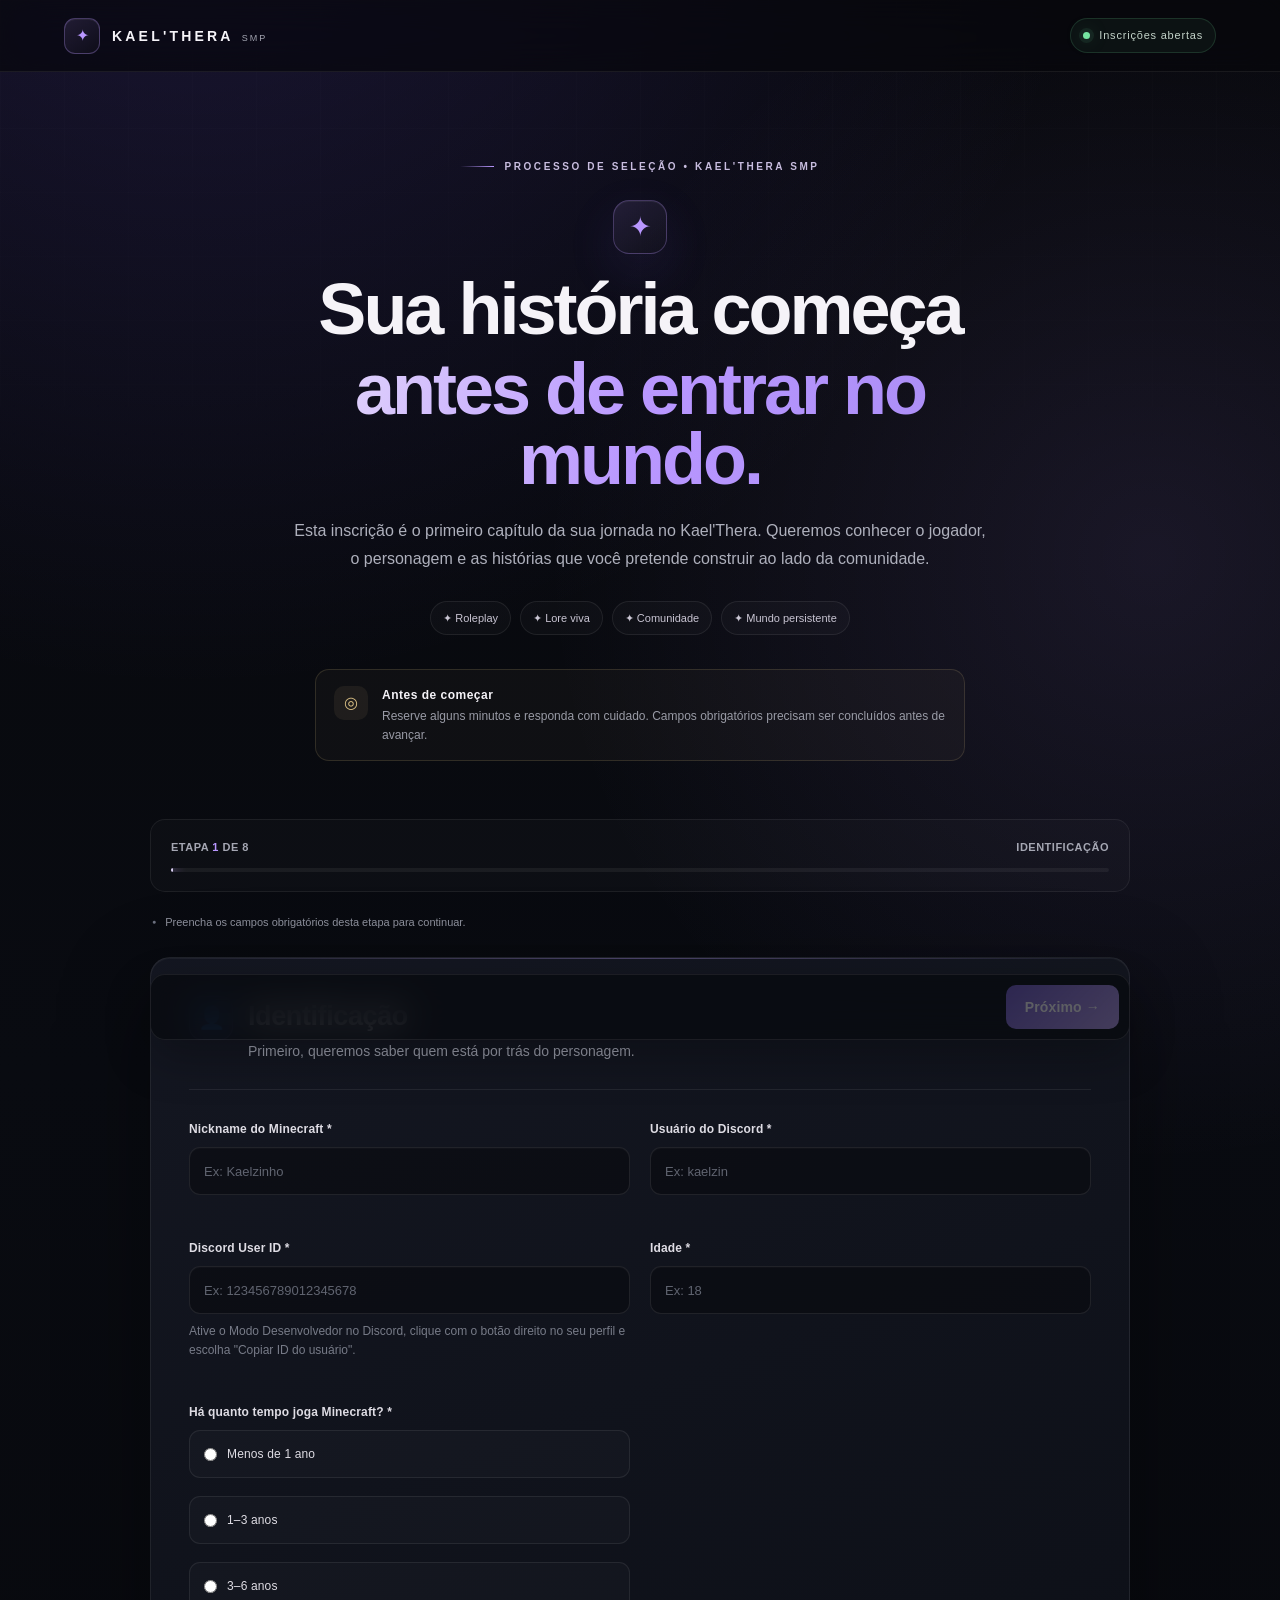
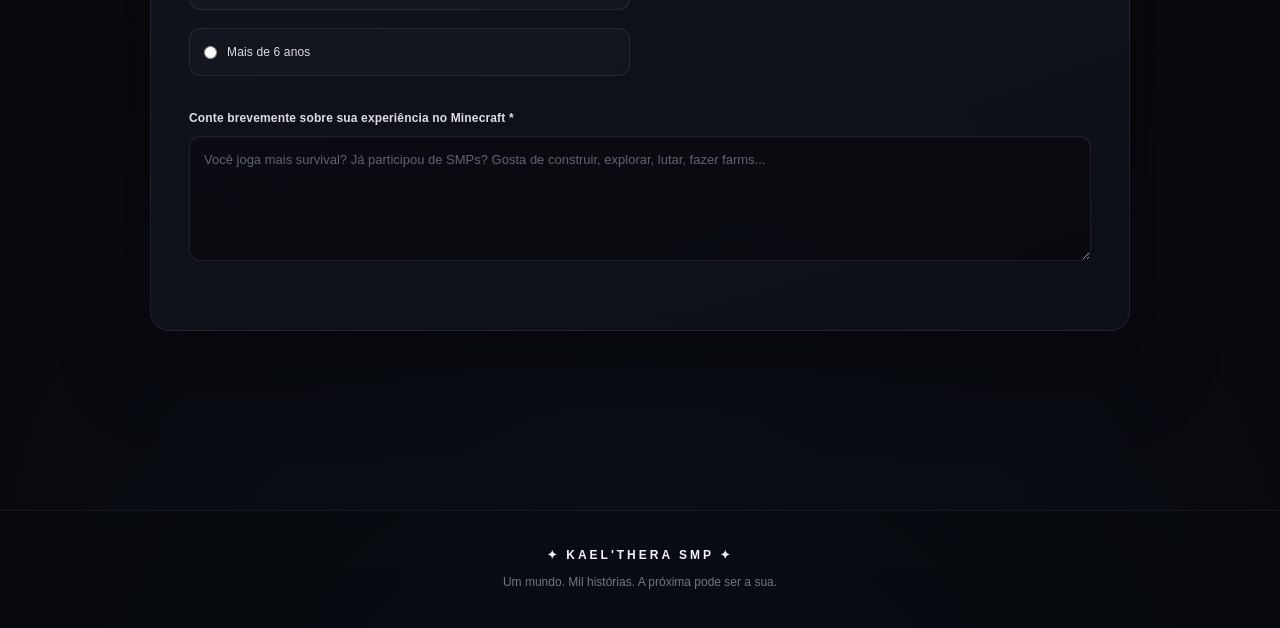
==== index.html @ ee4f6448 "Add files via upload Initial KaelThera site" ====
<!DOCTYPE html>
<html lang="pt-BR">
<head>
    <meta charset="UTF-8">
    <meta name="viewport" content="width=device-width, initial-scale=1.0">

    <title>Kael'Thera SMP — Inscrição de Player</title>

    <link rel="stylesheet" href="style.css">
</head>

<body id="top">

<div class="background"></div>

<header class="site-header">
    <a class="brand" href="#top" aria-label="Kael'Thera SMP">
        <span class="brand-mark">✦</span>
        <span class="brand-copy">
            <strong>KAEL'THERA</strong>
            <small>SMP</small>
        </span>
    </a>

    <div class="header-meta">
        <span class="live-dot"></span>
        Inscrições abertas
    </div>
</header>


<main class="container">

    <!-- CABEÇALHO -->

    <section class="intro">
        <div class="hero-kicker">
            <span></span>
            PROCESSO DE SELEÇÃO • KAEL'THERA SMP
        </div>

        <div class="symbol" aria-hidden="true">✦</div>

        <h1>
            Sua história começa
            <span>antes de entrar no mundo.</span>
        </h1>

        <p class="hero-description">
            Esta inscrição é o primeiro capítulo da sua jornada no Kael'Thera.
            Queremos conhecer o jogador, o personagem e as histórias que você
            pretende construir ao lado da comunidade.
        </p>

        <div class="hero-badges" aria-label="Características do servidor">
            <span>✦ Roleplay</span>
            <span>✦ Lore viva</span>
            <span>✦ Comunidade</span>
            <span>✦ Mundo persistente</span>
        </div>

        <div class="hero-note">
            <div class="hero-note-icon">◎</div>
            <div>
                <strong>Antes de começar</strong>
                <p>
                    Reserve alguns minutos e responda com cuidado.
                    Campos obrigatórios precisam ser concluídos antes de avançar.
                </p>
            </div>
        </div>
    </section>


    <!-- PROGRESSO -->

    <section class="progress-container">

        <div class="progress-info">

            <span>
                Etapa <strong id="stepNumber">1</strong> de 8
            </span>

            <span id="stepTitle">
                Identificação
            </span>

        </div>

        <div class="progress-bar">

            <div
                class="progress-fill"
                id="progressFill">
            </div>

        </div>

    </section>

    <div class="form-guidance" id="formGuidance" role="status" aria-live="polite">
        <span class="guidance-icon">●</span>
        <span>Preencha os campos obrigatórios desta etapa para continuar.</span>
    </div>


    <!-- FORMULÁRIO -->

    <form id="playerForm">

    <!-- Honeypot anti-spam -->
	
    <div class="hidden" aria-hidden="true">
    <label for="website">Website</label>
    <input
        type="text"
        id="website"
        name="website"
        tabindex="-1"
        autocomplete="off"
    >
</div>

        <!-- ========================================= -->
        <!-- ETAPA 1 -->
        <!-- ========================================= -->

        <section class="form-step active" data-step="1">

            <div class="step-header">

                <span class="step-icon">👤</span>

                <div>
                    <h2>Identificação</h2>
                    <p>Primeiro, queremos saber quem está por trás do personagem.</p>
                </div>

            </div>


            <div class="grid">

                <div class="field">

                    <label for="nickname">
                        Nickname do Minecraft *
                    </label>

                    <input
                        type="text"
                        id="nickname"
                        name="nickname"
                        placeholder="Ex: Kaelzinho"
                        required>

                </div>


                <div class="field">

                    <label for="discord">
                        Usuário do Discord *
                    </label>

                    <input
                        type="text"
                        id="discord"
                        name="discord"
                        placeholder="Ex: kaelzin"
                        required>

                </div>


                <div class="field">

                    <label for="discordUserId">
                        Discord User ID *
                    </label>

                    <input
                        type="text"
                        id="discordUserId"
                        name="discordUserId"
                        inputmode="numeric"
                        pattern="[0-9]{17,20}"
                        placeholder="Ex: 123456789012345678"
                        minlength="17"
                        maxlength="20"
                        required>

                    <small>
                        Ative o Modo Desenvolvedor no Discord, clique com o botão direito no seu perfil e escolha "Copiar ID do usuário".
                    </small>

                </div>


                <div class="field">

                    <label for="age">
                        Idade *
                    </label>

                    <input
                        type="number"
                        id="age"
                        name="age"
                        min="13"
                        max="100"
                        placeholder="Ex: 18"
                        required>

                </div>


                <div class="field">

                    <label>
                        Há quanto tempo joga Minecraft? *
                    </label>

                    <div class="radio-group">

                        <label class="option">
                            <input type="radio" name="minecraftTime" value="menos1" required>
                            Menos de 1 ano
                        </label>

                        <label class="option">
                            <input type="radio" name="minecraftTime" value="1a3">
                            1–3 anos
                        </label>

                        <label class="option">
                            <input type="radio" name="minecraftTime" value="3a6">
                            3–6 anos
                        </label>

                        <label class="option">
                            <input type="radio" name="minecraftTime" value="6mais">
                            Mais de 6 anos
                        </label>

                    </div>

                </div>

            </div>


            <div class="field">

                <label for="minecraftExperience">
                    Conte brevemente sobre sua experiência no Minecraft *
                </label>

                <textarea
                    id="minecraftExperience"
                    name="minecraftExperience"
                    placeholder="Você joga mais survival? Já participou de SMPs? Gosta de construir, explorar, lutar, fazer farms..."
                    required></textarea>

            </div>

        </section>



        <!-- ========================================= -->
        <!-- ETAPA 2 -->
        <!-- ========================================= -->

        <section class="form-step" data-step="2">

            <div class="step-header">

                <span class="step-icon">🎮</span>

                <div>
                    <h2>Perfil de jogador</h2>
                    <p>Queremos entender como você costuma jogar.</p>
                </div>

            </div>


            <div class="field">

                <label>
                    O que você mais gosta de fazer no Minecraft? *
                </label>

                <div class="checkbox-grid">

                    <label class="option">
                        <input type="checkbox" name="playStyle" value="construção">
                        🏗️ Construção
                    </label>

                    <label class="option">
                        <input type="checkbox" name="playStyle" value="exploração">
                        🧭 Exploração
                    </label>

                    <label class="option">
                        <input type="checkbox" name="playStyle" value="redstone">
                        ⚙️ Redstone
                    </label>

                    <label class="option">
                        <input type="checkbox" name="playStyle" value="farms">
                        🌾 Farms
                    </label>

                    <label class="option">
                        <input type="checkbox" name="playStyle" value="pvp">
                        ⚔️ PvP
                    </label>

                    <label class="option">
                        <input type="checkbox" name="playStyle" value="roleplay">
                        🎭 Roleplay
                    </label>

                    <label class="option">
                        <input type="checkbox" name="playStyle" value="aventura">
                        🗺️ Aventuras
                    </label>

                    <label class="option">
                        <input type="checkbox" name="playStyle" value="social">
                        🤝 Socialização
                    </label>

                </div>

                <small>Selecione pelo menos uma opção.</small>

            </div>


            <div class="grid">

                <div class="field">

                    <label>
                        Como você avalia sua construção? *
                    </label>

                    <div class="radio-group">

                        <label class="option">
                            <input type="radio" name="buildLevel" value="iniciante" required>
                            Iniciante
                        </label>

                        <label class="option">
                            <input type="radio" name="buildLevel" value="intermediario">
                            Intermediário
                        </label>

                        <label class="option">
                            <input type="radio" name="buildLevel" value="avançado">
                            Avançado
                        </label>

                        <label class="option">
                            <input type="radio" name="buildLevel" value="expert">
                            Muito avançado
                        </label>

                    </div>

                </div>


                <div class="field">

                    <label>
                        Como você avalia seu PvP? *
                    </label>

                    <div class="radio-group">

                        <label class="option">
                            <input type="radio" name="combatLevel" value="iniciante" required>
                            Iniciante
                        </label>

                        <label class="option">
                            <input type="radio" name="combatLevel" value="intermediario">
                            Intermediário
                        </label>

                        <label class="option">
                            <input type="radio" name="combatLevel" value="avançado">
                            Avançado
                        </label>

                        <label class="option">
                            <input type="radio" name="combatLevel" value="não-interessa">
                            Não é meu foco
                        </label>

                    </div>

                </div>

            </div>


            <div class="field">

                <label for="differentExperience">
                    O que você gostaria de fazer neste SMP que nunca conseguiu fazer em outro? *
                </label>

                <textarea
                    id="differentExperience"
                    name="differentExperience"
                    placeholder="Pode ser uma construção, história, personagem, evento, projeto..."
                    required></textarea>

            </div>

        </section>



        <!-- ========================================= -->
        <!-- ETAPA 3 -->
        <!-- ========================================= -->

        <section class="form-step" data-step="3">

            <div class="step-header">

                <span class="step-icon">🏰</span>

                <div>
                    <h2>Seu papel no mundo</h2>
                    <p>Kael'Thera é um mundo vivo. O que você pretende fazer nele?</p>
                </div>

            </div>


            <div class="field">

                <label>
                    Qual seria seu principal papel no SMP? *
                </label>

                <div class="radio-group">

                    <label class="option">
                        <input type="radio" name="smpRole" value="construtor" required>
                        🏗️ Construtor
                    </label>

                    <label class="option">
                        <input type="radio" name="smpRole" value="explorador">
                        🧭 Explorador
                    </label>

                    <label class="option">
                        <input type="radio" name="smpRole" value="comerciante">
                        💰 Comerciante
                    </label>

                    <label class="option">
                        <input type="radio" name="smpRole" value="guerreiro">
                        ⚔️ Guerreiro
                    </label>

                    <label class="option">
                        <input type="radio" name="smpRole" value="politico">
                        👑 Líder / Político
                    </label>

                    <label class="option">
                        <input type="radio" name="smpRole" value="lore">
                        📖 Focado em Lore
                    </label>

                    <label class="option">
                        <input type="radio" name="smpRole" value="outro">
                        ✦ Outro
                    </label>

                </div>

            </div>


            <div class="field">

                <label>
                    Você pretende construir uma base própria? *
                </label>

                <div class="radio-group">

                    <label class="option">
                        <input type="radio" name="ownBase" value="sim" required>
                        Sim
                    </label>

                    <label class="option">
                        <input type="radio" name="ownBase" value="talvez">
                        Talvez
                    </label>

                    <label class="option">
                        <input type="radio" name="ownBase" value="nao">
                        Não
                    </label>

                </div>

            </div>


            <div class="field">

                <label for="baseDescription">
                    Que tipo de lugar você gostaria de construir?
                </label>

                <textarea
                    id="baseDescription"
                    name="baseDescription"
                    placeholder="Cidade, vila, castelo, templo, floresta, laboratório, esconderijo..."></textarea>

            </div>


            <div class="field">

                <label for="communityProject">
                    Existe algum grande projeto que gostaria de fazer com outros players?
                </label>

                <textarea
                    id="communityProject"
                    name="communityProject"
                    placeholder="Ex: construir uma cidade, criar uma guilda, fazer uma estrada entre regiões..."></textarea>

            </div>

        </section>



        <!-- ========================================= -->
        <!-- ETAPA 4 -->
        <!-- ========================================= -->

        <section class="form-step" data-step="4">

            <div class="step-header">

                <span class="step-icon">🎭</span>

                <div>
                    <h2>Seu personagem</h2>
                    <p>Agora começa a parte de Roleplay.</p>
                </div>

            </div>


            <div class="grid">

                <div class="field">

                    <label for="characterName">
                        Nome do personagem *
                    </label>

                    <input
                        type="text"
                        id="characterName"
                        name="characterName"
                        placeholder="Ex: Kael Tharion"
                        required>

                </div>


                <div class="field">

                    <label for="characterRace">
                        Raça / espécie *
                    </label>

                    <input
                        type="text"
                        id="characterRace"
                        name="characterRace"
                        placeholder="Humano, elfo, criatura, etc."
                        required>

                </div>


                <div class="field">

                    <label for="characterAge">
                        Idade do personagem *
                    </label>

                    <input
                        type="text"
                        id="characterAge"
                        name="characterAge"
                        placeholder="Ex: 24 anos"
                        required>

                </div>


                <div class="field">

                    <label for="profession">
                        Profissão / ocupação *
                    </label>

                    <input
                        type="text"
                        id="profession"
                        name="profession"
                        placeholder="Ferreiro, mago, mercador..."
                        required>

                </div>

            </div>


            <div class="field">

                <label for="personality">
                    Como é a personalidade do personagem? *
                </label>

                <textarea
                    id="personality"
                    name="personality"
                    placeholder="Como ele trata outras pessoas? É desconfiado? Extrovertido? Calmo? Ambicioso?"
                    required></textarea>

            </div>


            <div class="grid">

                <div class="field">

                    <label for="characterGoal">
                        Qual é o principal objetivo dele? *
                    </label>

                    <textarea
                        id="characterGoal"
                        name="characterGoal"
                        required></textarea>

                </div>


                <div class="field">

                    <label for="characterFear">
                        Qual é o maior medo dele? *
                    </label>

                    <textarea
                        id="characterFear"
                        name="characterFear"
                        required></textarea>

                </div>

            </div>


            <div class="field">

                <label for="characterConflict">
                    Existe algum conflito pessoal importante?
                </label>

                <textarea
                    id="characterConflict"
                    name="characterConflict"
                    placeholder="Uma rivalidade, dívida, trauma, segredo, objetivo impossível..."></textarea>

            </div>

        </section>



        <!-- ========================================= -->
        <!-- ETAPA 5 -->
        <!-- ========================================= -->

        <section class="form-step" data-step="5">

            <div class="step-header">

                <span class="step-icon">📜</span>

                <div>
                    <h2>História</h2>
                    <p>Conte de onde seu personagem veio.</p>
                </div>

            </div>


            <div class="field">

                <label for="backstory">
                    História do personagem *
                </label>

                <textarea
                    id="backstory"
                    name="backstory"
                    class="large-textarea"
                    placeholder="Conte a história dele: onde nasceu, como cresceu, o que aconteceu antes de chegar a Kael'Thera..."
                    required></textarea>

            </div>


            <div class="field">

                <label for="importantEvent">
                    Qual foi o acontecimento mais importante da vida dele? *
                </label>

                <textarea
                    id="importantEvent"
                    name="importantEvent"
                    placeholder="Uma guerra, perda, descoberta, encontro, traição..."
                    required></textarea>

            </div>


            <div class="field">

                <label>
                    Você permite que a administração utilize elementos da sua história em eventos/lore? *
                </label>

                <div class="radio-group">

                    <label class="option">
                        <input type="radio" name="lorePermission" value="sim" required>
                        Sim, podem utilizar livremente
                    </label>

                    <label class="option">
                        <input type="radio" name="lorePermission" value="consultar">
                        Sim, mas quero ser consultado
                    </label>

                    <label class="option">
                        <input type="radio" name="lorePermission" value="nao">
                        Não
                    </label>

                </div>

            </div>

        </section>



        <!-- ========================================= -->
        <!-- ETAPA 6 -->
        <!-- ========================================= -->

        <section class="form-step" data-step="6">

            <div class="step-header">

                <span class="step-icon">✨</span>

                <div>
                    <h2>Poderes e habilidades</h2>
                    <p>Seu personagem possui algo além das capacidades normais?</p>
                </div>

            </div>


            <div class="field">

                <label>
                    Seu personagem possui poderes ou habilidades especiais? *
                </label>

                <div class="radio-group">

                    <label class="option">

                        <input
                            type="radio"
                            name="hasPowers"
                            value="sim"
                            required>

                        Sim

                    </label>


                    <label class="option">

                        <input
                            type="radio"
                            name="hasPowers"
                            value="nao">

                        Não

                    </label>

                </div>

            </div>


            <div id="powersFields" class="conditional hidden">

                <div class="field">

                    <label for="powers">
                        Quais são os poderes? *
                    </label>

                    <textarea
                        id="powers"
                        name="powers"
                        placeholder="Descreva os poderes do personagem."></textarea>

                </div>


                <div class="field">

                    <label for="powerOrigin">
                        De onde vêm esses poderes? *
                    </label>

                    <textarea
                        id="powerOrigin"
                        name="powerOrigin"
                        placeholder="Magia, linhagem, artefato, entidade, treinamento..."></textarea>

                </div>


                <div class="field">

                    <label for="powerLimitations">
                        Quais são as limitações e fraquezas? *
                    </label>

                    <textarea
                        id="powerLimitations"
                        name="powerLimitations"
                        placeholder="Todo poder precisa possuir limitações."></textarea>

                </div>

            </div>


            <div class="field">

                <label for="balancePermission">
                    Como você se sente sobre a administração ajustar poderes para manter o equilíbrio?
                </label>

                <textarea
                    id="balancePermission"
                    name="balancePermission"
                    placeholder="Explique se está aberto a ajustes de balanceamento."></textarea>

            </div>

        </section>



        <!-- ========================================= -->
        <!-- ETAPA 7 -->
        <!-- ========================================= -->

        <section class="form-step" data-step="7">

            <div class="step-header">

                <span class="step-icon">🤝</span>

                <div>
                    <h2>RP e convivência</h2>
                    <p>Um SMP precisa funcionar como comunidade.</p>
                </div>

            </div>


            <div class="field">

                <label for="loreConflict">
                    Você estaria disposto a participar de conflitos de lore? *
                </label>

                <textarea
                    id="loreConflict"
                    name="loreConflict"
                    placeholder="Ex: guerras, rivalidades, traições, disputas políticas..."
                    required></textarea>

            </div>


            <div class="field">

                <label>
                    Você consegue separar personagem de jogador (IC/OOC)? *
                </label>

                <div class="radio-group">

                    <label class="option">

                        <input
                            type="radio"
                            name="separateConflict"
                            value="sim"
                            required>

                        Sim

                    </label>


                    <label class="option">

                        <input
                            type="radio"
                            name="separateConflict"
                            value="nao">

                        Tenho dificuldade

                    </label>

                </div>

            </div>


            <div class="field">

                <label for="secretObjectives">
                    Seu personagem possui algum objetivo secreto?
                </label>

                <textarea
                    id="secretObjectives"
                    name="secretObjectives"
                    placeholder="Pode deixar em branco caso não queira revelar."></textarea>

            </div>


            <div class="field">

                <label for="rpLimits">
                    Existe algum tipo de RP que você prefere evitar?
                </label>

                <textarea
                    id="rpLimits"
                    name="rpLimits"
                    placeholder="Use este espaço para informar limites importantes para sua experiência no servidor."></textarea>

            </div>


            <div class="field">

                <label for="whyJoin">
                    Por que você quer entrar no Kael'Thera SMP? *
                </label>

                <textarea
                    id="whyJoin"
                    name="whyJoin"
                    placeholder="Queremos conhecer sua motivação de verdade."
                    required></textarea>

            </div>


            <div class="field">

                <label for="contribution">
                    O que você acredita que pode acrescentar ao SMP? *
                </label>

                <textarea
                    id="contribution"
                    name="contribution"
                    placeholder="Construções, histórias, eventos, ideias, comunidade..."
                    required></textarea>

            </div>

        </section>



        <!-- ========================================= -->
        <!-- ETAPA 8 -->
        <!-- ========================================= -->

        <section class="form-step" data-step="8">

            <div class="step-header">

                <span class="step-icon">📋</span>

                <div>
                    <h2>Revisão</h2>
                    <p>Confira suas respostas antes de enviar.</p>
                </div>

            </div>


            <div id="reviewContainer" class="review-container">

                <!-- JavaScript preencherá aqui -->

            </div>


            <div class="confirmation">

                <label class="confirm-option">

                    <input
                        type="checkbox"
                        id="confirmRules"
                        name="confirmRules"
                        required>

                    <span>
                        Confirmo que as informações fornecidas são verdadeiras
                        e que estou ciente de que minha inscrição será analisada
                        pela equipe do Kael'Thera SMP.
                    </span>

                </label>

            </div>

        </section>



        <!-- ========================================= -->
        <!-- NAVEGAÇÃO -->
        <!-- ========================================= -->

        <div class="navigation">

            <button
                type="button"
                id="prevButton"
                class="button secondary">

                ← Voltar

            </button>


            <button
                type="button"
                id="nextButton"
                class="button primary">

                Próximo →

            </button>


            <button
                type="submit"
                id="submitButton"
                class="button submit hidden">

                ✦ Enviar inscrição

            </button>

        </div>

    </form>



    <!-- ========================================= -->
    <!-- SUCESSO -->
    <!-- ========================================= -->

    <section
        id="successScreen"
        class="success-screen hidden">

        <div class="success-symbol">
            ✦
        </div>

        <h2>Inscrição enviada!</h2>

        <p>
            Sua inscrição para o Kael'Thera SMP foi registrada.
            Agora ela será analisada pela equipe.
        </p>

        <div class="application-id">

            <span>ID da inscrição</span>

            <strong id="applicationId">
                KT-000000
            </strong>

        </div>

        <p class="success-small">
            Guarde este ID para consultar sua inscrição futuramente.
        </p>

    </section>

</main>


<footer>

    <p>
        ✦ KAEL'THERA SMP ✦
    </p>

    <span>
        Um mundo. Mil histórias. A próxima pode ser a sua.
    </span>

</footer>


<script src="script.js"></script>

</body>
</html>
---- style.css ----
* {
    box-sizing: border-box;
    margin: 0;
    padding: 0;
}

:root {

    --background: #08090d;
    --background2: #10131a;

    --panel: rgba(18, 21, 29, 0.94);

    --border: rgba(255, 255, 255, 0.09);

    --text: #eeeeee;
    --muted: #9ca3af;

    --accent: #b58cff;
    --accent2: #7c5cff;

    --success: #72e6a1;

}


body {

    min-height: 100vh;

    background:
        radial-gradient(
            circle at 20% 10%,
            rgba(125, 75, 190, 0.16),
            transparent 35%
        ),

        radial-gradient(
            circle at 80% 90%,
            rgba(50, 110, 180, 0.12),
            transparent 35%
        ),

        var(--background);

    color: var(--text);

    font-family:
        Arial,
        Helvetica,
        sans-serif;

    line-height: 1.5;

}


.background {

    position: fixed;

    inset: 0;

    pointer-events: none;

    opacity: 0.15;

    background-image:

        linear-gradient(
            rgba(255,255,255,0.03) 1px,
            transparent 1px
        ),

        linear-gradient(
            90deg,
            rgba(255,255,255,0.03) 1px,
            transparent 1px
        );

    background-size: 50px 50px;

}


.site-header {

    height: 75px;

    display: flex;

    align-items: center;

    justify-content: space-between;

    padding: 0 7%;

    border-bottom: 1px solid var(--border);

    background: rgba(8, 9, 13, 0.82);

    backdrop-filter: blur(12px);

}


.logo {

    font-weight: 800;

    letter-spacing: 3px;

    font-size: 19px;

}


.logo span {

    color: var(--accent);

    margin-right: 8px;

}


.header-subtitle {

    color: var(--muted);

    font-size: 11px;

    letter-spacing: 3px;

}


.container {

    width: min(950px, 92%);

    margin: 0 auto;

    padding: 60px 0 80px;

}


.intro {

    text-align: center;

    margin-bottom: 45px;

}


.symbol {

    font-size: 42px;

    color: var(--accent);

    margin-bottom: 10px;

}


.intro h1 {

    font-size: clamp(30px, 5vw, 48px);

    margin-bottom: 15px;

}


.intro p {

    max-width: 650px;

    margin: auto;

    color: var(--muted);

    font-size: 15px;

}


/* PROGRESS */

.progress-container {

    margin-bottom: 30px;

}


.progress-info {

    display: flex;

    justify-content: space-between;

    color: var(--muted);

    font-size: 13px;

    margin-bottom: 10px;

}


.progress-info strong {

    color: var(--text);

}


.progress-bar {

    height: 5px;

    border-radius: 10px;

    background: rgba(255,255,255,0.08);

    overflow: hidden;

}


.progress-fill {

    width: 12.5%;

    height: 100%;

    background:

        linear-gradient(
            90deg,
            var(--accent2),
            var(--accent)
        );

    transition: width 0.35s ease;

}


/* FORM */

.form-step {

    display: none;

    background: var(--panel);

    border: 1px solid var(--border);

    border-radius: 18px;

    padding: 35px;

    box-shadow:
        0 20px 60px rgba(0,0,0,0.25);

}


.form-step.active {

    display: block;

    animation: fadeIn 0.3s ease;

}


@keyframes fadeIn {

    from {

        opacity: 0;

        transform: translateY(8px);

    }

    to {

        opacity: 1;

        transform: translateY(0);

    }

}


.step-header {

    display: flex;

    gap: 18px;

    align-items: flex-start;

    padding-bottom: 25px;

    margin-bottom: 30px;

    border-bottom: 1px solid var(--border);

}


.step-icon {

    font-size: 30px;

}


.step-header h2 {

    margin-bottom: 5px;

    font-size: 25px;

}


.step-header p {

    color: var(--muted);

    font-size: 14px;

}


/* GRID */

.grid {

    display: grid;

    grid-template-columns: repeat(2, 1fr);

    gap: 20px;

}


/* FIELDS */

.field {

    margin-bottom: 23px;

}


.field label {

    display: block;

    margin-bottom: 9px;

    font-size: 14px;

    font-weight: 600;

}


input[type="text"],
input[type="number"],
textarea {

    width: 100%;

    border: 1px solid var(--border);

    border-radius: 10px;

    padding: 13px 14px;

    background: rgba(255,255,255,0.035);

    color: var(--text);

    outline: none;

    font-family: inherit;

    font-size: 14px;

    transition: 0.2s;

}


input[type="text"]:focus,
input[type="number"]:focus,
textarea:focus {

    border-color: var(--accent);

    background: rgba(255,255,255,0.05);

    box-shadow:
        0 0 0 3px rgba(181,140,255,0.08);

}


textarea {

    min-height: 120px;

    resize: vertical;

}


.large-textarea {

    min-height: 220px;

}


input::placeholder,
textarea::placeholder {

    color: #686d78;

}


small {

    display: block;

    margin-top: 8px;

    color: var(--muted);

    font-size: 12px;

}


/* OPTIONS */

.radio-group,
.checkbox-grid {

    display: grid;

    gap: 10px;

}


.checkbox-grid {

    grid-template-columns: repeat(2, 1fr);

}


.option {

    display: flex !important;

    align-items: center;

    gap: 10px;

    padding: 13px;

    border-radius: 10px;

    border: 1px solid var(--border);

    background: rgba(255,255,255,0.025);

    cursor: pointer;

    transition: 0.2s;

    font-weight: 400 !important;

}


.option:hover {

    border-color: rgba(181,140,255,0.35);

    background: rgba(181,140,255,0.06);

}


.option input {

    accent-color: var(--accent);

}


/* CONDITIONAL */

.conditional {

    padding: 20px;

    margin-bottom: 25px;

    border: 1px solid rgba(181,140,255,0.18);

    border-radius: 12px;

    background: rgba(181,140,255,0.035);

}


/* REVIEW */

.review-container {

    display: grid;

    gap: 12px;

    margin-bottom: 25px;

}


.review-item {

    padding: 16px;

    border: 1px solid var(--border);

    border-radius: 10px;

    background: rgba(255,255,255,0.025);

}


.review-label {

    color: var(--accent);

    font-size: 12px;

    font-weight: 700;

    text-transform: uppercase;

    letter-spacing: 1px;

    margin-bottom: 5px;

}


.review-value {

    white-space: pre-wrap;

    color: var(--text);

    font-size: 14px;

}


/* CONFIRM */

.confirmation {

    padding: 18px;

    border-radius: 12px;

    background: rgba(114,230,161,0.05);

    border: 1px solid rgba(114,230,161,0.15);

}


.confirm-option {

    display: flex !important;

    align-items: flex-start;

    gap: 12px;

    cursor: pointer;

    font-weight: 400 !important;

}


.confirm-option input {

    margin-top: 4px;

    accent-color: var(--accent);

}


/* NAVIGATION */

.navigation {

    display: flex;

    justify-content: space-between;

    gap: 15px;

    margin-top: 20px;

}


.button {

    border: none;

    border-radius: 10px;

    padding: 13px 22px;

    font-size: 14px;

    font-weight: 700;

    cursor: pointer;

    transition: 0.2s;

}


.button:hover {

    transform: translateY(-2px);

}


.primary,
.submit {

    margin-left: auto;

    color: white;

    background:
        linear-gradient(
            135deg,
            var(--accent2),
            var(--accent)
        );

}


.secondary {

    color: var(--text);

    background: rgba(255,255,255,0.07);

    border: 1px solid var(--border);

}


.submit {

    background:
        linear-gradient(
            135deg,
            #39a96b,
            #62d996
        );

}


.hidden {

    display: none !important;

}


/* SUCCESS */

.success-screen {

    text-align: center;

    background: var(--panel);

    border: 1px solid rgba(114,230,161,0.18);

    border-radius: 18px;

    padding: 60px 35px;

}


.success-symbol {

    font-size: 55px;

    color: var(--success);

    margin-bottom: 15px;

}


.success-screen h2 {

    font-size: 30px;

    margin-bottom: 12px;

}


.success-screen p {

    color: var(--muted);

}


.application-id {

    display: inline-flex;

    flex-direction: column;

    gap: 5px;

    margin: 30px 0 15px;

    padding: 18px 35px;

    border-radius: 12px;

    background: rgba(255,255,255,0.04);

    border: 1px solid var(--border);

}


.application-id span {

    color: var(--muted);

    font-size: 11px;

    text-transform: uppercase;

    letter-spacing: 2px;

}


.application-id strong {

    color: var(--accent);

    font-size: 25px;

    letter-spacing: 3px;

}


.success-small {

    font-size: 12px;

}


/* FOOTER */

footer {

    text-align: center;

    padding: 35px;

    border-top: 1px solid var(--border);

    color: var(--muted);

}


footer p {

    color: var(--text);

    font-weight: 700;

    letter-spacing: 3px;

    margin-bottom: 5px;

}


footer span {

    font-size: 12px;

}


/* MOBILE */

@media (max-width: 700px) {

    .site-header {

        padding: 0 5%;

    }

    .header-subtitle {

        display: none;

    }

    .container {

        width: 94%;

        padding-top: 35px;

    }

    .form-step {

        padding: 22px;

    }

    .grid {

        grid-template-columns: 1fr;

    }

    .checkbox-grid {

        grid-template-columns: 1fr;

    }

    .step-header {

        gap: 12px;

    }

    .step-header h2 {

        font-size: 21px;

    }

    .navigation {

        flex-direction: column-reverse;

    }

    .button {

        width: 100%;

    }

    .primary,
    .submit {

        margin-left: 0;

    }

}

/* =========================================================
   KAEL'THERA — PREMIUM APPLICATION UI
   ========================================================= */

:root {
    --background: #07080c;
    --background2: #0c0f16;
    --panel: rgba(14, 17, 24, 0.88);
    --panel-strong: rgba(18, 21, 31, 0.96);
    --border: rgba(255, 255, 255, 0.085);
    --border-strong: rgba(181, 140, 255, 0.24);
    --text: #f5f3f8;
    --muted: #a5a7b3;
    --accent: #b997ff;
    --accent2: #7658e8;
    --accent-soft: rgba(181, 140, 255, 0.11);
    --gold: #d7bd83;
    --success: #75e6a2;
    --danger: #ff8b9a;
    --shadow: 0 30px 90px rgba(0, 0, 0, 0.38);
}

html {
    scroll-behavior: smooth;
}

body {
    overflow-x: hidden;
    background:
        radial-gradient(circle at 15% -10%, rgba(124, 92, 255, 0.18), transparent 34%),
        radial-gradient(circle at 90% 25%, rgba(181, 140, 255, 0.10), transparent 30%),
        radial-gradient(circle at 50% 110%, rgba(64, 110, 180, 0.09), transparent 36%),
        linear-gradient(180deg, #07080c 0%, #090b11 48%, #07080c 100%);
}

body::before {
    content: "";
    position: fixed;
    inset: 0;
    z-index: -2;
    pointer-events: none;
    background:
        linear-gradient(rgba(255,255,255,.014) 1px, transparent 1px),
        linear-gradient(90deg, rgba(255,255,255,.014) 1px, transparent 1px);
    background-size: 64px 64px;
    mask-image: linear-gradient(to bottom, rgba(0,0,0,.8), transparent 85%);
}

.background {
    opacity: 0.25;
    background-image:
        radial-gradient(circle at center, rgba(185,151,255,.10) 0 1px, transparent 1.5px);
    background-size: 28px 28px;
    mask-image: linear-gradient(to bottom, rgba(0,0,0,.5), transparent 70%);
}

/* HEADER */

.site-header {
    position: sticky;
    top: 0;
    z-index: 100;
    height: 72px;
    padding: 0 max(5vw, 24px);
    background: rgba(7, 8, 12, 0.72);
    border-bottom: 1px solid rgba(255,255,255,.07);
    backdrop-filter: blur(18px) saturate(140%);
    -webkit-backdrop-filter: blur(18px) saturate(140%);
}

.brand {
    display: inline-flex;
    align-items: center;
    gap: 12px;
    color: var(--text);
    text-decoration: none;
}

.brand-mark {
    display: grid;
    place-items: center;
    width: 36px;
    height: 36px;
    border: 1px solid rgba(185,151,255,.30);
    border-radius: 11px;
    color: var(--accent);
    background:
        linear-gradient(145deg, rgba(185,151,255,.13), rgba(255,255,255,.02));
    box-shadow: inset 0 1px 0 rgba(255,255,255,.06);
}

.brand-copy {
    display: flex;
    align-items: baseline;
    gap: 8px;
}

.brand-copy strong {
    font-size: 14px;
    letter-spacing: 3.2px;
}

.brand-copy small {
    color: var(--muted);
    font-size: 9px;
    letter-spacing: 2px;
}

.header-meta {
    display: inline-flex;
    align-items: center;
    gap: 9px;
    padding: 8px 12px;
    border: 1px solid rgba(117,230,162,.15);
    border-radius: 999px;
    color: #c4d3c9;
    background: rgba(117,230,162,.05);
    font-size: 11px;
    letter-spacing: .8px;
}

.live-dot {
    width: 7px;
    height: 7px;
    border-radius: 50%;
    background: var(--success);
    box-shadow: 0 0 0 4px rgba(117,230,162,.08), 0 0 18px rgba(117,230,162,.35);
}

/* MAIN / HERO */

.container {
    width: min(980px, 92%);
    padding: 78px 0 96px;
}

.intro {
    position: relative;
    max-width: 880px;
    margin: 0 auto 58px;
    text-align: center;
}

.hero-kicker {
    display: inline-flex;
    align-items: center;
    gap: 10px;
    margin-bottom: 26px;
    color: #c8bddf;
    font-size: 10px;
    font-weight: 800;
    letter-spacing: 2.6px;
}

.hero-kicker span {
    width: 34px;
    height: 1px;
    background: linear-gradient(90deg, transparent, var(--accent));
}

.symbol {
    width: 54px;
    height: 54px;
    display: grid;
    place-items: center;
    margin: 0 auto 20px;
    border: 1px solid rgba(185,151,255,.28);
    border-radius: 16px;
    font-size: 27px;
    background:
        linear-gradient(145deg, rgba(185,151,255,.12), rgba(255,255,255,.015));
    box-shadow:
        inset 0 1px 0 rgba(255,255,255,.06),
        0 18px 50px rgba(118,88,232,.12);
}

.intro h1 {
    max-width: 800px;
    margin: 0 auto 22px;
    font-size: clamp(42px, 6.8vw, 72px);
    line-height: .98;
    letter-spacing: -3px;
    font-weight: 850;
}

.intro h1 span {
    display: block;
    margin-top: 9px;
    color: transparent;
    background: linear-gradient(100deg, #e7ddfb 5%, var(--accent) 50%, #a98cf5 95%);
    background-clip: text;
    -webkit-background-clip: text;
}

.hero-description {
    max-width: 700px !important;
    color: #aeb0bc !important;
    font-size: 16px !important;
    line-height: 1.75 !important;
}

.hero-badges {
    display: flex;
    justify-content: center;
    flex-wrap: wrap;
    gap: 9px;
    margin: 28px auto 0;
}

.hero-badges span {
    padding: 8px 12px;
    border: 1px solid rgba(255,255,255,.075);
    border-radius: 999px;
    color: #c9c5d3;
    background: rgba(255,255,255,.025);
    font-size: 11px;
}

.hero-note {
    display: grid;
    grid-template-columns: auto 1fr;
    gap: 14px;
    max-width: 650px;
    margin: 34px auto 0;
    padding: 16px 18px;
    border: 1px solid rgba(215,189,131,.16);
    border-radius: 14px;
    text-align: left;
    background: rgba(215,189,131,.035);
}

.hero-note-icon {
    width: 34px;
    height: 34px;
    display: grid;
    place-items: center;
    border-radius: 10px;
    color: var(--gold);
    background: rgba(215,189,131,.08);
}

.hero-note strong {
    display: block;
    margin-bottom: 3px;
    font-size: 12px;
    letter-spacing: .5px;
}

.hero-note p {
    max-width: none;
    margin: 0;
    color: #999ba6;
    font-size: 12px;
    line-height: 1.55;
}

/* PROGRESS */

.progress-container {
    position: relative;
    margin-bottom: 13px;
    padding: 19px 20px;
    border: 1px solid rgba(255,255,255,.065);
    border-radius: 15px;
    background: rgba(255,255,255,.018);
}

.progress-info {
    margin-bottom: 12px;
    font-size: 11px;
    font-weight: 700;
    letter-spacing: .5px;
    text-transform: uppercase;
}

.progress-info strong {
    color: var(--accent);
}

.progress-bar {
    height: 4px;
    background: rgba(255,255,255,.055);
}

.progress-fill {
    position: relative;
    box-shadow: 0 0 18px rgba(185,140,255,.30);
}

.progress-fill::after {
    content: "";
    position: absolute;
    right: -2px;
    top: 50%;
    width: 7px;
    height: 7px;
    border-radius: 50%;
    transform: translateY(-50%);
    background: #e7dcff;
    box-shadow: 0 0 14px var(--accent);
}

.form-guidance {
    display: flex;
    align-items: center;
    gap: 9px;
    min-height: 34px;
    margin: 0 2px 18px;
    color: #8f929e;
    font-size: 11px;
    transition: .25s ease;
}

.guidance-icon {
    color: #6d7180;
    font-size: 7px;
}

.form-guidance.complete {
    color: #9bc6aa;
}

.form-guidance.complete .guidance-icon {
    color: var(--success);
    text-shadow: 0 0 12px rgba(117,230,162,.45);
}

/* FORM PANELS */

.form-step {
    position: relative;
    overflow: hidden;
    padding: 38px;
    border: 1px solid rgba(255,255,255,.075);
    border-radius: 20px;
    background:
        linear-gradient(160deg, rgba(21,24,34,.94), rgba(13,16,23,.91));
    box-shadow:
        var(--shadow),
        inset 0 1px 0 rgba(255,255,255,.035);
}

.form-step::before {
    content: "";
    position: absolute;
    inset: 0 auto auto 0;
    width: 100%;
    height: 1px;
    background: linear-gradient(90deg, transparent, rgba(185,151,255,.30), transparent);
}

.form-step.active {
    animation: premiumStepIn .38s cubic-bezier(.2,.8,.2,1);
}

@keyframes premiumStepIn {
    from {
        opacity: 0;
        transform: translateY(10px) scale(.995);
        filter: blur(2px);
    }
    to {
        opacity: 1;
        transform: translateY(0) scale(1);
        filter: blur(0);
    }
}

.step-header {
    gap: 15px;
    padding-bottom: 26px;
    margin-bottom: 30px;
    border-bottom-color: rgba(255,255,255,.07);
}

.step-icon {
    width: 44px;
    height: 44px;
    flex: 0 0 44px;
    display: grid;
    place-items: center;
    border: 1px solid rgba(185,151,255,.14);
    border-radius: 13px;
    background: rgba(185,151,255,.055);
    font-size: 22px;
}

.step-header h2 {
    font-size: clamp(22px, 3vw, 27px);
    letter-spacing: -.4px;
}

.step-header p {
    margin-top: 5px;
    color: #9295a2;
    line-height: 1.55;
}

/* FIELDS */

.field {
    position: relative;
    margin-bottom: 24px;
}

.field label {
    color: #dedce4;
    font-size: 12px;
    font-weight: 750;
    letter-spacing: .15px;
}

input[type="text"],
input[type="number"],
textarea,
select {
    min-height: 48px;
    border-color: rgba(255,255,255,.085);
    border-radius: 11px;
    padding: 13px 14px;
    background: rgba(5,7,11,.42);
    color: #f4f2f7;
    font-size: 13px;
    box-shadow: inset 0 1px 0 rgba(255,255,255,.018);
}

textarea {
    min-height: 125px;
    line-height: 1.6;
}

input[type="text"]:hover,
input[type="number"]:hover,
textarea:hover,
select:hover {
    border-color: rgba(255,255,255,.14);
}

input[type="text"]:focus,
input[type="number"]:focus,
textarea:focus,
select:focus {
    border-color: rgba(185,151,255,.58);
    background: rgba(13,15,22,.75);
    box-shadow:
        0 0 0 3px rgba(185,140,255,.08),
        0 10px 30px rgba(0,0,0,.10);
}

input::placeholder,
textarea::placeholder {
    color: #606470;
}

small {
    color: #777b88;
    line-height: 1.55;
}

/* OPTIONS */

.radio-group,
.checkbox-grid {
    gap: 9px;
}

.option {
    min-height: 48px;
    padding: 13px 14px;
    border-color: rgba(255,255,255,.075);
    border-radius: 11px;
    background: rgba(255,255,255,.018);
    color: #cfd0d7;
}

.option:hover {
    transform: translateY(-1px);
    border-color: rgba(185,151,255,.28);
    background: rgba(185,151,255,.055);
}

.option:has(input:checked) {
    border-color: rgba(185,151,255,.40);
    background:
        linear-gradient(135deg, rgba(185,151,255,.10), rgba(118,88,232,.05));
    color: #f3eefc;
    box-shadow: inset 0 0 0 1px rgba(185,151,255,.04);
}

/* ERROR STATE */

.field-error input[type="text"],
.field-error input[type="number"],
.field-error textarea,
.field-error .option,
.confirmation.field-error {
    border-color: rgba(255,139,154,.48) !important;
}

.field-error {
    animation: fieldNudge .28s ease;
}

@keyframes fieldNudge {
    0%, 100% { transform: translateX(0); }
    35% { transform: translateX(-3px); }
    70% { transform: translateX(3px); }
}

.validation-message {
    margin-top: 8px;
    color: #f1a0ab;
    font-size: 11px;
    font-weight: 650;
}

/* REVIEW */

.review-container {
    grid-template-columns: repeat(2, minmax(0, 1fr));
    gap: 10px;
}

.review-card,
.review-item {
    padding: 15px 16px;
    border: 1px solid rgba(255,255,255,.07);
    border-radius: 12px;
    background: rgba(255,255,255,.018);
}

.review-label {
    display: block;
    margin-bottom: 7px;
    color: #ae91ef;
    font-size: 9px;
    letter-spacing: 1.2px;
}

.review-value {
    color: #d8d7de;
    line-height: 1.55;
}

/* CONFIRMATION */

.confirmation {
    border-color: rgba(117,230,162,.13);
    background: rgba(117,230,162,.035);
}

/* NAVIGATION */

.navigation {
    position: sticky;
    bottom: 14px;
    z-index: 30;
    align-items: center;
    margin-top: 17px;
    padding: 10px;
    border: 1px solid rgba(255,255,255,.075);
    border-radius: 15px;
    background: rgba(8,10,15,.80);
    backdrop-filter: blur(18px);
    -webkit-backdrop-filter: blur(18px);
    box-shadow: 0 18px 45px rgba(0,0,0,.26);
}

.button {
    min-height: 44px;
    border-radius: 10px;
    padding: 11px 19px;
    letter-spacing: .15px;
}

.primary,
.submit {
    box-shadow: 0 10px 25px rgba(118,88,232,.18);
}

.button:disabled,
.button.is-disabled {
    opacity: .34;
    cursor: not-allowed;
    transform: none !important;
    box-shadow: none;
    filter: grayscale(.25);
}

/* SUCCESS */

.success-screen {
    position: relative;
    overflow: hidden;
    border-color: rgba(117,230,162,.16);
    background:
        linear-gradient(160deg, rgba(17,26,23,.91), rgba(13,16,23,.94));
    box-shadow: var(--shadow);
}

.success-screen::before {
    content: "";
    position: absolute;
    width: 320px;
    height: 320px;
    top: -180px;
    left: 50%;
    transform: translateX(-50%);
    border-radius: 50%;
    background: rgba(117,230,162,.08);
    filter: blur(55px);
}

/* FOOTER */

footer {
    border-top-color: rgba(255,255,255,.055);
    background: rgba(4,5,8,.22);
}

footer p {
    font-size: 12px;
}

footer span {
    color: #737783;
}

/* RESPONSIVE */

@media (max-width: 700px) {
    .site-header {
        height: 64px;
        padding: 0 18px;
    }

    .header-meta {
        padding: 7px 9px;
        font-size: 9px;
    }

    .brand-copy strong {
        font-size: 12px;
        letter-spacing: 2.2px;
    }

    .container {
        width: min(94%, 620px);
        padding-top: 48px;
    }

    .intro {
        margin-bottom: 42px;
    }

    .intro h1 {
        font-size: clamp(38px, 12vw, 54px);
        letter-spacing: -2px;
    }

    .hero-description {
        font-size: 14px !important;
    }

    .hero-note {
        grid-template-columns: 1fr;
        text-align: center;
    }

    .hero-note-icon {
        margin: auto;
    }

    .form-step {
        padding: 24px 19px;
        border-radius: 16px;
    }

    .progress-container {
        padding: 16px;
    }

    .review-container {
        grid-template-columns: 1fr;
    }

    .navigation {
        position: static;
        padding: 9px;
        flex-direction: column-reverse;
    }
}
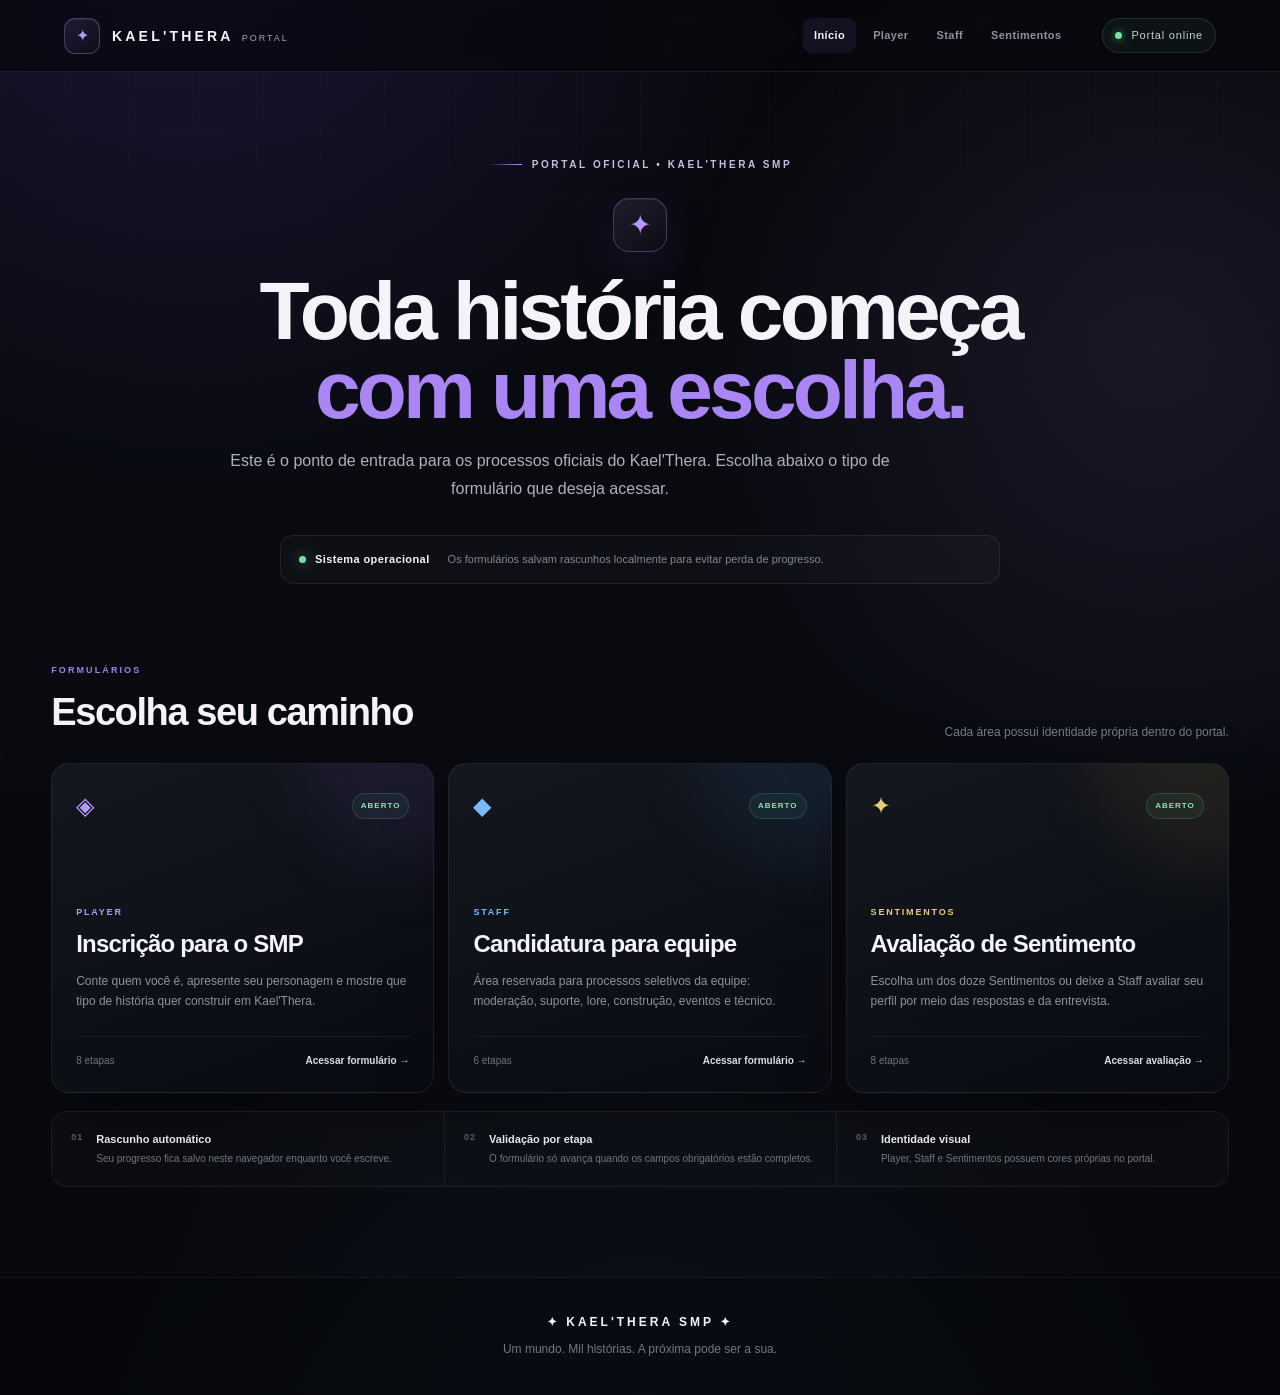
==== commit b8f0f928: "Portal V2 - Player Staff e Sentimentos" ====
--- a/index.html
+++ b/index.html
@@ -3,1179 +3,138 @@
 <head>
     <meta charset="UTF-8">
     <meta name="viewport" content="width=device-width, initial-scale=1.0">
-
-    <title>Kael'Thera SMP — Inscrição de Player</title>
-
+    <meta name="theme-color" content="#08090d">
+    <title>Kael'Thera SMP — Portal</title>
     <link rel="stylesheet" href="style.css">
 </head>
-
-<body id="top">
-
+<body id="top" class="portal-page">
 <div class="background"></div>
 
-<header class="site-header">
-    <a class="brand" href="#top" aria-label="Kael'Thera SMP">
+<header class="site-header portal-header">
+    <a class="brand" href="index.html" aria-label="Kael'Thera SMP — Início">
         <span class="brand-mark">✦</span>
         <span class="brand-copy">
             <strong>KAEL'THERA</strong>
-            <small>SMP</small>
+            <small>PORTAL</small>
         </span>
     </a>
 
+    <nav class="top-nav" aria-label="Navegação principal">
+        <a class="active" href="index.html">Início</a>
+        <a href="player.html">Player</a>
+        <a href="staff.html">Staff</a>
+        <a href="sentimentos.html">Sentimentos</a>
+    </nav>
+
     <div class="header-meta">
         <span class="live-dot"></span>
-        Inscrições abertas
+        Portal online
     </div>
 </header>
 
-
-<main class="container">
-
-    <!-- CABEÇALHO -->
-
-    <section class="intro">
-        <div class="hero-kicker">
-            <span></span>
-            PROCESSO DE SELEÇÃO • KAEL'THERA SMP
-        </div>
-
+<main class="portal-shell">
+    <section class="portal-hero">
+        <div class="hero-kicker"><span></span> PORTAL OFICIAL • KAEL'THERA SMP</div>
         <div class="symbol" aria-hidden="true">✦</div>
 
-        <h1>
-            Sua história começa
-            <span>antes de entrar no mundo.</span>
-        </h1>
+        <h1>Toda história começa <span>com uma escolha.</span></h1>
 
         <p class="hero-description">
-            Esta inscrição é o primeiro capítulo da sua jornada no Kael'Thera.
-            Queremos conhecer o jogador, o personagem e as histórias que você
-            pretende construir ao lado da comunidade.
+            Este é o ponto de entrada para os processos oficiais do Kael'Thera.
+            Escolha abaixo o tipo de formulário que deseja acessar.
         </p>
 
-        <div class="hero-badges" aria-label="Características do servidor">
-            <span>✦ Roleplay</span>
-            <span>✦ Lore viva</span>
-            <span>✦ Comunidade</span>
-            <span>✦ Mundo persistente</span>
-        </div>
-
-        <div class="hero-note">
-            <div class="hero-note-icon">◎</div>
+        <div class="portal-status">
             <div>
-                <strong>Antes de começar</strong>
-                <p>
-                    Reserve alguns minutos e responda com cuidado.
-                    Campos obrigatórios precisam ser concluídos antes de avançar.
-                </p>
+                <span class="status-dot"></span>
+                <strong>Sistema operacional</strong>
             </div>
+            <p>Os formulários salvam rascunhos localmente para evitar perda de progresso.</p>
         </div>
     </section>
 
-
-    <!-- PROGRESSO -->
-
-    <section class="progress-container">
-
-        <div class="progress-info">
-
-            <span>
-                Etapa <strong id="stepNumber">1</strong> de 8
-            </span>
-
-            <span id="stepTitle">
-                Identificação
-            </span>
-
+    <section class="portal-section">
+        <div class="section-heading">
+            <div>
+                <span class="eyebrow">FORMULÁRIOS</span>
+                <h2>Escolha seu caminho</h2>
+            </div>
+            <p>Cada área possui identidade própria dentro do portal.</p>
         </div>
 
-        <div class="progress-bar">
+        <div class="portal-grid">
+            <a class="portal-card portal-card-player" href="player.html">
+                <div class="portal-card-glow"></div>
+                <div class="portal-card-top">
+                    <span class="portal-card-icon">◈</span>
+                    <span class="portal-card-badge is-open">ABERTO</span>
+                </div>
+                <div class="portal-card-body">
+                    <span class="portal-card-type">PLAYER</span>
+                    <h3>Inscrição para o SMP</h3>
+                    <p>Conte quem você é, apresente seu personagem e mostre que tipo de história quer construir em Kael'Thera.</p>
+                </div>
+                <div class="portal-card-footer">
+                    <span>8 etapas</span>
+                    <strong>Acessar formulário →</strong>
+                </div>
+            </a>
 
-            <div
-                class="progress-fill"
-                id="progressFill">
-            </div>
+            <a class="portal-card portal-card-staff" href="staff.html">
+                <div class="portal-card-glow"></div>
+                <div class="portal-card-top">
+                    <span class="portal-card-icon">◆</span>
+                    <span class="portal-card-badge is-open">ABERTO</span>
+                </div>
+                <div class="portal-card-body">
+                    <span class="portal-card-type">STAFF</span>
+                    <h3>Candidatura para equipe</h3>
+                    <p>Área reservada para processos seletivos da equipe: moderação, suporte, lore, construção, eventos e técnico.</p>
+                </div>
+                <div class="portal-card-footer">
+                    <span>6 etapas</span>
+                    <strong>Acessar formulário →</strong>
+                </div>
+            </a>
 
+            <a class="portal-card portal-card-feeling" href="sentimentos.html">
+                <div class="portal-card-glow"></div>
+                <div class="portal-card-top">
+                    <span class="portal-card-icon">✦</span>
+                    <span class="portal-card-badge is-open">ABERTO</span>
+                </div>
+                <div class="portal-card-body">
+                    <span class="portal-card-type">SENTIMENTOS</span>
+                    <h3>Avaliação de Sentimento</h3>
+                    <p>Escolha um dos doze Sentimentos ou deixe a Staff avaliar seu perfil por meio das respostas e da entrevista.</p>
+                </div>
+                <div class="portal-card-footer">
+                    <span>8 etapas</span>
+                    <strong>Acessar avaliação →</strong>
+                </div>
+            </a>
         </div>
-
     </section>
 
-    <div class="form-guidance" id="formGuidance" role="status" aria-live="polite">
-        <span class="guidance-icon">●</span>
-        <span>Preencha os campos obrigatórios desta etapa para continuar.</span>
-    </div>
-
-
-    <!-- FORMULÁRIO -->
-
-    <form id="playerForm">
-
-    <!-- Honeypot anti-spam -->
-	
-    <div class="hidden" aria-hidden="true">
-    <label for="website">Website</label>
-    <input
-        type="text"
-        id="website"
-        name="website"
-        tabindex="-1"
-        autocomplete="off"
-    >
-</div>
-
-        <!-- ========================================= -->
-        <!-- ETAPA 1 -->
-        <!-- ========================================= -->
-
-        <section class="form-step active" data-step="1">
-
-            <div class="step-header">
-
-                <span class="step-icon">👤</span>
-
-                <div>
-                    <h2>Identificação</h2>
-                    <p>Primeiro, queremos saber quem está por trás do personagem.</p>
-                </div>
-
-            </div>
-
-
-            <div class="grid">
-
-                <div class="field">
-
-                    <label for="nickname">
-                        Nickname do Minecraft *
-                    </label>
-
-                    <input
-                        type="text"
-                        id="nickname"
-                        name="nickname"
-                        placeholder="Ex: Kaelzinho"
-                        required>
-
-                </div>
-
-
-                <div class="field">
-
-                    <label for="discord">
-                        Usuário do Discord *
-                    </label>
-
-                    <input
-                        type="text"
-                        id="discord"
-                        name="discord"
-                        placeholder="Ex: kaelzin"
-                        required>
-
-                </div>
-
-
-                <div class="field">
-
-                    <label for="discordUserId">
-                        Discord User ID *
-                    </label>
-
-                    <input
-                        type="text"
-                        id="discordUserId"
-                        name="discordUserId"
-                        inputmode="numeric"
-                        pattern="[0-9]{17,20}"
-                        placeholder="Ex: 123456789012345678"
-                        minlength="17"
-                        maxlength="20"
-                        required>
-
-                    <small>
-                        Ative o Modo Desenvolvedor no Discord, clique com o botão direito no seu perfil e escolha "Copiar ID do usuário".
-                    </small>
-
-                </div>
-
-
-                <div class="field">
-
-                    <label for="age">
-                        Idade *
-                    </label>
-
-                    <input
-                        type="number"
-                        id="age"
-                        name="age"
-                        min="13"
-                        max="100"
-                        placeholder="Ex: 18"
-                        required>
-
-                </div>
-
-
-                <div class="field">
-
-                    <label>
-                        Há quanto tempo joga Minecraft? *
-                    </label>
-
-                    <div class="radio-group">
-
-                        <label class="option">
-                            <input type="radio" name="minecraftTime" value="menos1" required>
-                            Menos de 1 ano
-                        </label>
-
-                        <label class="option">
-                            <input type="radio" name="minecraftTime" value="1a3">
-                            1–3 anos
-                        </label>
-
-                        <label class="option">
-                            <input type="radio" name="minecraftTime" value="3a6">
-                            3–6 anos
-                        </label>
-
-                        <label class="option">
-                            <input type="radio" name="minecraftTime" value="6mais">
-                            Mais de 6 anos
-                        </label>
-
-                    </div>
-
-                </div>
-
-            </div>
-
-
-            <div class="field">
-
-                <label for="minecraftExperience">
-                    Conte brevemente sobre sua experiência no Minecraft *
-                </label>
-
-                <textarea
-                    id="minecraftExperience"
-                    name="minecraftExperience"
-                    placeholder="Você joga mais survival? Já participou de SMPs? Gosta de construir, explorar, lutar, fazer farms..."
-                    required></textarea>
-
-            </div>
-
-        </section>
-
-
-
-        <!-- ========================================= -->
-        <!-- ETAPA 2 -->
-        <!-- ========================================= -->
-
-        <section class="form-step" data-step="2">
-
-            <div class="step-header">
-
-                <span class="step-icon">🎮</span>
-
-                <div>
-                    <h2>Perfil de jogador</h2>
-                    <p>Queremos entender como você costuma jogar.</p>
-                </div>
-
-            </div>
-
-
-            <div class="field">
-
-                <label>
-                    O que você mais gosta de fazer no Minecraft? *
-                </label>
-
-                <div class="checkbox-grid">
-
-                    <label class="option">
-                        <input type="checkbox" name="playStyle" value="construção">
-                        🏗️ Construção
-                    </label>
-
-                    <label class="option">
-                        <input type="checkbox" name="playStyle" value="exploração">
-                        🧭 Exploração
-                    </label>
-
-                    <label class="option">
-                        <input type="checkbox" name="playStyle" value="redstone">
-                        ⚙️ Redstone
-                    </label>
-
-                    <label class="option">
-                        <input type="checkbox" name="playStyle" value="farms">
-                        🌾 Farms
-                    </label>
-
-                    <label class="option">
-                        <input type="checkbox" name="playStyle" value="pvp">
-                        ⚔️ PvP
-                    </label>
-
-                    <label class="option">
-                        <input type="checkbox" name="playStyle" value="roleplay">
-                        🎭 Roleplay
-                    </label>
-
-                    <label class="option">
-                        <input type="checkbox" name="playStyle" value="aventura">
-                        🗺️ Aventuras
-                    </label>
-
-                    <label class="option">
-                        <input type="checkbox" name="playStyle" value="social">
-                        🤝 Socialização
-                    </label>
-
-                </div>
-
-                <small>Selecione pelo menos uma opção.</small>
-
-            </div>
-
-
-            <div class="grid">
-
-                <div class="field">
-
-                    <label>
-                        Como você avalia sua construção? *
-                    </label>
-
-                    <div class="radio-group">
-
-                        <label class="option">
-                            <input type="radio" name="buildLevel" value="iniciante" required>
-                            Iniciante
-                        </label>
-
-                        <label class="option">
-                            <input type="radio" name="buildLevel" value="intermediario">
-                            Intermediário
-                        </label>
-
-                        <label class="option">
-                            <input type="radio" name="buildLevel" value="avançado">
-                            Avançado
-                        </label>
-
-                        <label class="option">
-                            <input type="radio" name="buildLevel" value="expert">
-                            Muito avançado
-                        </label>
-
-                    </div>
-
-                </div>
-
-
-                <div class="field">
-
-                    <label>
-                        Como você avalia seu PvP? *
-                    </label>
-
-                    <div class="radio-group">
-
-                        <label class="option">
-                            <input type="radio" name="combatLevel" value="iniciante" required>
-                            Iniciante
-                        </label>
-
-                        <label class="option">
-                            <input type="radio" name="combatLevel" value="intermediario">
-                            Intermediário
-                        </label>
-
-                        <label class="option">
-                            <input type="radio" name="combatLevel" value="avançado">
-                            Avançado
-                        </label>
-
-                        <label class="option">
-                            <input type="radio" name="combatLevel" value="não-interessa">
-                            Não é meu foco
-                        </label>
-
-                    </div>
-
-                </div>
-
-            </div>
-
-
-            <div class="field">
-
-                <label for="differentExperience">
-                    O que você gostaria de fazer neste SMP que nunca conseguiu fazer em outro? *
-                </label>
-
-                <textarea
-                    id="differentExperience"
-                    name="differentExperience"
-                    placeholder="Pode ser uma construção, história, personagem, evento, projeto..."
-                    required></textarea>
-
-            </div>
-
-        </section>
-
-
-
-        <!-- ========================================= -->
-        <!-- ETAPA 3 -->
-        <!-- ========================================= -->
-
-        <section class="form-step" data-step="3">
-
-            <div class="step-header">
-
-                <span class="step-icon">🏰</span>
-
-                <div>
-                    <h2>Seu papel no mundo</h2>
-                    <p>Kael'Thera é um mundo vivo. O que você pretende fazer nele?</p>
-                </div>
-
-            </div>
-
-
-            <div class="field">
-
-                <label>
-                    Qual seria seu principal papel no SMP? *
-                </label>
-
-                <div class="radio-group">
-
-                    <label class="option">
-                        <input type="radio" name="smpRole" value="construtor" required>
-                        🏗️ Construtor
-                    </label>
-
-                    <label class="option">
-                        <input type="radio" name="smpRole" value="explorador">
-                        🧭 Explorador
-                    </label>
-
-                    <label class="option">
-                        <input type="radio" name="smpRole" value="comerciante">
-                        💰 Comerciante
-                    </label>
-
-                    <label class="option">
-                        <input type="radio" name="smpRole" value="guerreiro">
-                        ⚔️ Guerreiro
-                    </label>
-
-                    <label class="option">
-                        <input type="radio" name="smpRole" value="politico">
-                        👑 Líder / Político
-                    </label>
-
-                    <label class="option">
-                        <input type="radio" name="smpRole" value="lore">
-                        📖 Focado em Lore
-                    </label>
-
-                    <label class="option">
-                        <input type="radio" name="smpRole" value="outro">
-                        ✦ Outro
-                    </label>
-
-                </div>
-
-            </div>
-
-
-            <div class="field">
-
-                <label>
-                    Você pretende construir uma base própria? *
-                </label>
-
-                <div class="radio-group">
-
-                    <label class="option">
-                        <input type="radio" name="ownBase" value="sim" required>
-                        Sim
-                    </label>
-
-                    <label class="option">
-                        <input type="radio" name="ownBase" value="talvez">
-                        Talvez
-                    </label>
-
-                    <label class="option">
-                        <input type="radio" name="ownBase" value="nao">
-                        Não
-                    </label>
-
-                </div>
-
-            </div>
-
-
-            <div class="field">
-
-                <label for="baseDescription">
-                    Que tipo de lugar você gostaria de construir?
-                </label>
-
-                <textarea
-                    id="baseDescription"
-                    name="baseDescription"
-                    placeholder="Cidade, vila, castelo, templo, floresta, laboratório, esconderijo..."></textarea>
-
-            </div>
-
-
-            <div class="field">
-
-                <label for="communityProject">
-                    Existe algum grande projeto que gostaria de fazer com outros players?
-                </label>
-
-                <textarea
-                    id="communityProject"
-                    name="communityProject"
-                    placeholder="Ex: construir uma cidade, criar uma guilda, fazer uma estrada entre regiões..."></textarea>
-
-            </div>
-
-        </section>
-
-
-
-        <!-- ========================================= -->
-        <!-- ETAPA 4 -->
-        <!-- ========================================= -->
-
-        <section class="form-step" data-step="4">
-
-            <div class="step-header">
-
-                <span class="step-icon">🎭</span>
-
-                <div>
-                    <h2>Seu personagem</h2>
-                    <p>Agora começa a parte de Roleplay.</p>
-                </div>
-
-            </div>
-
-
-            <div class="grid">
-
-                <div class="field">
-
-                    <label for="characterName">
-                        Nome do personagem *
-                    </label>
-
-                    <input
-                        type="text"
-                        id="characterName"
-                        name="characterName"
-                        placeholder="Ex: Kael Tharion"
-                        required>
-
-                </div>
-
-
-                <div class="field">
-
-                    <label for="characterRace">
-                        Raça / espécie *
-                    </label>
-
-                    <input
-                        type="text"
-                        id="characterRace"
-                        name="characterRace"
-                        placeholder="Humano, elfo, criatura, etc."
-                        required>
-
-                </div>
-
-
-                <div class="field">
-
-                    <label for="characterAge">
-                        Idade do personagem *
-                    </label>
-
-                    <input
-                        type="text"
-                        id="characterAge"
-                        name="characterAge"
-                        placeholder="Ex: 24 anos"
-                        required>
-
-                </div>
-
-
-                <div class="field">
-
-                    <label for="profession">
-                        Profissão / ocupação *
-                    </label>
-
-                    <input
-                        type="text"
-                        id="profession"
-                        name="profession"
-                        placeholder="Ferreiro, mago, mercador..."
-                        required>
-
-                </div>
-
-            </div>
-
-
-            <div class="field">
-
-                <label for="personality">
-                    Como é a personalidade do personagem? *
-                </label>
-
-                <textarea
-                    id="personality"
-                    name="personality"
-                    placeholder="Como ele trata outras pessoas? É desconfiado? Extrovertido? Calmo? Ambicioso?"
-                    required></textarea>
-
-            </div>
-
-
-            <div class="grid">
-
-                <div class="field">
-
-                    <label for="characterGoal">
-                        Qual é o principal objetivo dele? *
-                    </label>
-
-                    <textarea
-                        id="characterGoal"
-                        name="characterGoal"
-                        required></textarea>
-
-                </div>
-
-
-                <div class="field">
-
-                    <label for="characterFear">
-                        Qual é o maior medo dele? *
-                    </label>
-
-                    <textarea
-                        id="characterFear"
-                        name="characterFear"
-                        required></textarea>
-
-                </div>
-
-            </div>
-
-
-            <div class="field">
-
-                <label for="characterConflict">
-                    Existe algum conflito pessoal importante?
-                </label>
-
-                <textarea
-                    id="characterConflict"
-                    name="characterConflict"
-                    placeholder="Uma rivalidade, dívida, trauma, segredo, objetivo impossível..."></textarea>
-
-            </div>
-
-        </section>
-
-
-
-        <!-- ========================================= -->
-        <!-- ETAPA 5 -->
-        <!-- ========================================= -->
-
-        <section class="form-step" data-step="5">
-
-            <div class="step-header">
-
-                <span class="step-icon">📜</span>
-
-                <div>
-                    <h2>História</h2>
-                    <p>Conte de onde seu personagem veio.</p>
-                </div>
-
-            </div>
-
-
-            <div class="field">
-
-                <label for="backstory">
-                    História do personagem *
-                </label>
-
-                <textarea
-                    id="backstory"
-                    name="backstory"
-                    class="large-textarea"
-                    placeholder="Conte a história dele: onde nasceu, como cresceu, o que aconteceu antes de chegar a Kael'Thera..."
-                    required></textarea>
-
-            </div>
-
-
-            <div class="field">
-
-                <label for="importantEvent">
-                    Qual foi o acontecimento mais importante da vida dele? *
-                </label>
-
-                <textarea
-                    id="importantEvent"
-                    name="importantEvent"
-                    placeholder="Uma guerra, perda, descoberta, encontro, traição..."
-                    required></textarea>
-
-            </div>
-
-
-            <div class="field">
-
-                <label>
-                    Você permite que a administração utilize elementos da sua história em eventos/lore? *
-                </label>
-
-                <div class="radio-group">
-
-                    <label class="option">
-                        <input type="radio" name="lorePermission" value="sim" required>
-                        Sim, podem utilizar livremente
-                    </label>
-
-                    <label class="option">
-                        <input type="radio" name="lorePermission" value="consultar">
-                        Sim, mas quero ser consultado
-                    </label>
-
-                    <label class="option">
-                        <input type="radio" name="lorePermission" value="nao">
-                        Não
-                    </label>
-
-                </div>
-
-            </div>
-
-        </section>
-
-
-
-        <!-- ========================================= -->
-        <!-- ETAPA 6 -->
-        <!-- ========================================= -->
-
-        <section class="form-step" data-step="6">
-
-            <div class="step-header">
-
-                <span class="step-icon">✨</span>
-
-                <div>
-                    <h2>Poderes e habilidades</h2>
-                    <p>Seu personagem possui algo além das capacidades normais?</p>
-                </div>
-
-            </div>
-
-
-            <div class="field">
-
-                <label>
-                    Seu personagem possui poderes ou habilidades especiais? *
-                </label>
-
-                <div class="radio-group">
-
-                    <label class="option">
-
-                        <input
-                            type="radio"
-                            name="hasPowers"
-                            value="sim"
-                            required>
-
-                        Sim
-
-                    </label>
-
-
-                    <label class="option">
-
-                        <input
-                            type="radio"
-                            name="hasPowers"
-                            value="nao">
-
-                        Não
-
-                    </label>
-
-                </div>
-
-            </div>
-
-
-            <div id="powersFields" class="conditional hidden">
-
-                <div class="field">
-
-                    <label for="powers">
-                        Quais são os poderes? *
-                    </label>
-
-                    <textarea
-                        id="powers"
-                        name="powers"
-                        placeholder="Descreva os poderes do personagem."></textarea>
-
-                </div>
-
-
-                <div class="field">
-
-                    <label for="powerOrigin">
-                        De onde vêm esses poderes? *
-                    </label>
-
-                    <textarea
-                        id="powerOrigin"
-                        name="powerOrigin"
-                        placeholder="Magia, linhagem, artefato, entidade, treinamento..."></textarea>
-
-                </div>
-
-
-                <div class="field">
-
-                    <label for="powerLimitations">
-                        Quais são as limitações e fraquezas? *
-                    </label>
-
-                    <textarea
-                        id="powerLimitations"
-                        name="powerLimitations"
-                        placeholder="Todo poder precisa possuir limitações."></textarea>
-
-                </div>
-
-            </div>
-
-
-            <div class="field">
-
-                <label for="balancePermission">
-                    Como você se sente sobre a administração ajustar poderes para manter o equilíbrio?
-                </label>
-
-                <textarea
-                    id="balancePermission"
-                    name="balancePermission"
-                    placeholder="Explique se está aberto a ajustes de balanceamento."></textarea>
-
-            </div>
-
-        </section>
-
-
-
-        <!-- ========================================= -->
-        <!-- ETAPA 7 -->
-        <!-- ========================================= -->
-
-        <section class="form-step" data-step="7">
-
-            <div class="step-header">
-
-                <span class="step-icon">🤝</span>
-
-                <div>
-                    <h2>RP e convivência</h2>
-                    <p>Um SMP precisa funcionar como comunidade.</p>
-                </div>
-
-            </div>
-
-
-            <div class="field">
-
-                <label for="loreConflict">
-                    Você estaria disposto a participar de conflitos de lore? *
-                </label>
-
-                <textarea
-                    id="loreConflict"
-                    name="loreConflict"
-                    placeholder="Ex: guerras, rivalidades, traições, disputas políticas..."
-                    required></textarea>
-
-            </div>
-
-
-            <div class="field">
-
-                <label>
-                    Você consegue separar personagem de jogador (IC/OOC)? *
-                </label>
-
-                <div class="radio-group">
-
-                    <label class="option">
-
-                        <input
-                            type="radio"
-                            name="separateConflict"
-                            value="sim"
-                            required>
-
-                        Sim
-
-                    </label>
-
-
-                    <label class="option">
-
-                        <input
-                            type="radio"
-                            name="separateConflict"
-                            value="nao">
-
-                        Tenho dificuldade
-
-                    </label>
-
-                </div>
-
-            </div>
-
-
-            <div class="field">
-
-                <label for="secretObjectives">
-                    Seu personagem possui algum objetivo secreto?
-                </label>
-
-                <textarea
-                    id="secretObjectives"
-                    name="secretObjectives"
-                    placeholder="Pode deixar em branco caso não queira revelar."></textarea>
-
-            </div>
-
-
-            <div class="field">
-
-                <label for="rpLimits">
-                    Existe algum tipo de RP que você prefere evitar?
-                </label>
-
-                <textarea
-                    id="rpLimits"
-                    name="rpLimits"
-                    placeholder="Use este espaço para informar limites importantes para sua experiência no servidor."></textarea>
-
-            </div>
-
-
-            <div class="field">
-
-                <label for="whyJoin">
-                    Por que você quer entrar no Kael'Thera SMP? *
-                </label>
-
-                <textarea
-                    id="whyJoin"
-                    name="whyJoin"
-                    placeholder="Queremos conhecer sua motivação de verdade."
-                    required></textarea>
-
-            </div>
-
-
-            <div class="field">
-
-                <label for="contribution">
-                    O que você acredita que pode acrescentar ao SMP? *
-                </label>
-
-                <textarea
-                    id="contribution"
-                    name="contribution"
-                    placeholder="Construções, histórias, eventos, ideias, comunidade..."
-                    required></textarea>
-
-            </div>
-
-        </section>
-
-
-
-        <!-- ========================================= -->
-        <!-- ETAPA 8 -->
-        <!-- ========================================= -->
-
-        <section class="form-step" data-step="8">
-
-            <div class="step-header">
-
-                <span class="step-icon">📋</span>
-
-                <div>
-                    <h2>Revisão</h2>
-                    <p>Confira suas respostas antes de enviar.</p>
-                </div>
-
-            </div>
-
-
-            <div id="reviewContainer" class="review-container">
-
-                <!-- JavaScript preencherá aqui -->
-
-            </div>
-
-
-            <div class="confirmation">
-
-                <label class="confirm-option">
-
-                    <input
-                        type="checkbox"
-                        id="confirmRules"
-                        name="confirmRules"
-                        required>
-
-                    <span>
-                        Confirmo que as informações fornecidas são verdadeiras
-                        e que estou ciente de que minha inscrição será analisada
-                        pela equipe do Kael'Thera SMP.
-                    </span>
-
-                </label>
-
-            </div>
-
-        </section>
-
-
-
-        <!-- ========================================= -->
-        <!-- NAVEGAÇÃO -->
-        <!-- ========================================= -->
-
-        <div class="navigation">
-
-            <button
-                type="button"
-                id="prevButton"
-                class="button secondary">
-
-                ← Voltar
-
-            </button>
-
-
-            <button
-                type="button"
-                id="nextButton"
-                class="button primary">
-
-                Próximo →
-
-            </button>
-
-
-            <button
-                type="submit"
-                id="submitButton"
-                class="button submit hidden">
-
-                ✦ Enviar inscrição
-
-            </button>
-
-        </div>
-
-    </form>
-
-
-
-    <!-- ========================================= -->
-    <!-- SUCESSO -->
-    <!-- ========================================= -->
-
-    <section
-        id="successScreen"
-        class="success-screen hidden">
-
-        <div class="success-symbol">
-            ✦
-        </div>
-
-        <h2>Inscrição enviada!</h2>
-
-        <p>
-            Sua inscrição para o Kael'Thera SMP foi registrada.
-            Agora ela será analisada pela equipe.
-        </p>
-
-        <div class="application-id">
-
-            <span>ID da inscrição</span>
-
-            <strong id="applicationId">
-                KT-000000
-            </strong>
-
-        </div>
-
-        <p class="success-small">
-            Guarde este ID para consultar sua inscrição futuramente.
-        </p>
-
+    <section class="portal-feature-strip" aria-label="Recursos do portal">
+        <article>
+            <span>01</span>
+            <div><strong>Rascunho automático</strong><p>Seu progresso fica salvo neste navegador enquanto você escreve.</p></div>
+        </article>
+        <article>
+            <span>02</span>
+            <div><strong>Validação por etapa</strong><p>O formulário só avança quando os campos obrigatórios estão completos.</p></div>
+        </article>
+        <article>
+            <span>03</span>
+            <div><strong>Identidade visual</strong><p>Player, Staff e Sentimentos possuem cores próprias no portal.</p></div>
+        </article>
     </section>
-
 </main>
 
-
 <footer>
-
-    <p>
-        ✦ KAEL'THERA SMP ✦
-    </p>
-
-    <span>
-        Um mundo. Mil histórias. A próxima pode ser a sua.
-    </span>
-
+    <p>✦ KAEL'THERA SMP ✦</p>
+    <span>Um mundo. Mil histórias. A próxima pode ser a sua.</span>
 </footer>
-
-
-<script src="script.js"></script>
-
 </body>
-</html>+</html>
--- a/style.css
+++ b/style.css
@@ -1,1615 +1,2154 @@
-* {
-    box-sizing: border-box;
-    margin: 0;
-    padding: 0;
-}
-
-:root {
-
-    --background: #08090d;
-    --background2: #10131a;
-
-    --panel: rgba(18, 21, 29, 0.94);
-
-    --border: rgba(255, 255, 255, 0.09);
-
-    --text: #eeeeee;
-    --muted: #9ca3af;
-
-    --accent: #b58cff;
-    --accent2: #7c5cff;
-
-    --success: #72e6a1;
-
-}
-
-
-body {
-
-    min-height: 100vh;
-
-    background:
-        radial-gradient(
-            circle at 20% 10%,
-            rgba(125, 75, 190, 0.16),
-            transparent 35%
-        ),
-
-        radial-gradient(
-            circle at 80% 90%,
-            rgba(50, 110, 180, 0.12),
-            transparent 35%
-        ),
-
-        var(--background);
-
-    color: var(--text);
-
-    font-family:
-        Arial,
-        Helvetica,
-        sans-serif;
-
-    line-height: 1.5;
-
-}
-
-
-.background {
-
-    position: fixed;
-
-    inset: 0;
-
-    pointer-events: none;
-
-    opacity: 0.15;
-
-    background-image:
-
-        linear-gradient(
-            rgba(255,255,255,0.03) 1px,
-            transparent 1px
-        ),
-
-        linear-gradient(
-            90deg,
-            rgba(255,255,255,0.03) 1px,
-            transparent 1px
-        );
-
-    background-size: 50px 50px;
-
-}
-
-
-.site-header {
-
-    height: 75px;
-
-    display: flex;
-
-    align-items: center;
-
-    justify-content: space-between;
-
-    padding: 0 7%;
-
-    border-bottom: 1px solid var(--border);
-
-    background: rgba(8, 9, 13, 0.82);
-
-    backdrop-filter: blur(12px);
-
-}
-
-
-.logo {
-
-    font-weight: 800;
-
-    letter-spacing: 3px;
-
-    font-size: 19px;
-
-}
-
-
-.logo span {
-
-    color: var(--accent);
-
-    margin-right: 8px;
-
-}
-
-
-.header-subtitle {
-
-    color: var(--muted);
-
-    font-size: 11px;
-
-    letter-spacing: 3px;
-
-}
-
-
-.container {
-
-    width: min(950px, 92%);
-
-    margin: 0 auto;
-
-    padding: 60px 0 80px;
-
-}
-
-
-.intro {
-
-    text-align: center;
-
-    margin-bottom: 45px;
-
-}
-
-
-.symbol {
-
-    font-size: 42px;
-
-    color: var(--accent);
-
-    margin-bottom: 10px;
-
-}
-
-
-.intro h1 {
-
-    font-size: clamp(30px, 5vw, 48px);
-
-    margin-bottom: 15px;
-
-}
-
-
-.intro p {
-
-    max-width: 650px;
-
-    margin: auto;
-
-    color: var(--muted);
-
-    font-size: 15px;
-
-}
-
-
-/* PROGRESS */
-
-.progress-container {
-
-    margin-bottom: 30px;
-
-}
-
-
-.progress-info {
-
-    display: flex;
-
-    justify-content: space-between;
-
-    color: var(--muted);
-
-    font-size: 13px;
-
-    margin-bottom: 10px;
-
-}
-
-
-.progress-info strong {
-
-    color: var(--text);
-
-}
-
-
-.progress-bar {
-
-    height: 5px;
-
-    border-radius: 10px;
-
-    background: rgba(255,255,255,0.08);
-
-    overflow: hidden;
-
-}
-
-
-.progress-fill {
-
-    width: 12.5%;
-
-    height: 100%;
-
-    background:
-
-        linear-gradient(
-            90deg,
-            var(--accent2),
-            var(--accent)
-        );
-
-    transition: width 0.35s ease;
-
-}
-
-
-/* FORM */
-
-.form-step {
-
-    display: none;
-
-    background: var(--panel);
-
-    border: 1px solid var(--border);
-
-    border-radius: 18px;
-
-    padding: 35px;
-
-    box-shadow:
-        0 20px 60px rgba(0,0,0,0.25);
-
-}
-
-
-.form-step.active {
-
-    display: block;
-
-    animation: fadeIn 0.3s ease;
-
-}
-
-
-@keyframes fadeIn {
-
-    from {
-
-        opacity: 0;
-
-        transform: translateY(8px);
-
-    }
-
-    to {
-
-        opacity: 1;
-
-        transform: translateY(0);
-
-    }
-
-}
-
-
-.step-header {
-
-    display: flex;
-
-    gap: 18px;
-
-    align-items: flex-start;
-
-    padding-bottom: 25px;
-
-    margin-bottom: 30px;
-
-    border-bottom: 1px solid var(--border);
-
-}
-
-
-.step-icon {
-
-    font-size: 30px;
-
-}
-
-
-.step-header h2 {
-
-    margin-bottom: 5px;
-
-    font-size: 25px;
-
-}
-
-
-.step-header p {
-
-    color: var(--muted);
-
-    font-size: 14px;
-
-}
-
-
-/* GRID */
-
-.grid {
-
-    display: grid;
-
-    grid-template-columns: repeat(2, 1fr);
-
-    gap: 20px;
-
-}
-
-
-/* FIELDS */
-
-.field {
-
-    margin-bottom: 23px;
-
-}
-
-
-.field label {
-
-    display: block;
-
-    margin-bottom: 9px;
-
-    font-size: 14px;
-
-    font-weight: 600;
-
-}
-
-
-input[type="text"],
-input[type="number"],
-textarea {
-
-    width: 100%;
-
-    border: 1px solid var(--border);
-
-    border-radius: 10px;
-
-    padding: 13px 14px;
-
-    background: rgba(255,255,255,0.035);
-
-    color: var(--text);
-
-    outline: none;
-
-    font-family: inherit;
-
-    font-size: 14px;
-
-    transition: 0.2s;
-
-}
-
-
-input[type="text"]:focus,
-input[type="number"]:focus,
-textarea:focus {
-
-    border-color: var(--accent);
-
-    background: rgba(255,255,255,0.05);
-
-    box-shadow:
-        0 0 0 3px rgba(181,140,255,0.08);
-
-}
-
-
-textarea {
-
-    min-height: 120px;
-
-    resize: vertical;
-
-}
-
-
-.large-textarea {
-
-    min-height: 220px;
-
-}
-
-
-input::placeholder,
-textarea::placeholder {
-
-    color: #686d78;
-
-}
-
-
-small {
-
-    display: block;
-
-    margin-top: 8px;
-
-    color: var(--muted);
-
-    font-size: 12px;
-
-}
-
-
-/* OPTIONS */
-
-.radio-group,
-.checkbox-grid {
-
-    display: grid;
-
-    gap: 10px;
-
-}
-
-
-.checkbox-grid {
-
-    grid-template-columns: repeat(2, 1fr);
-
-}
-
-
-.option {
-
-    display: flex !important;
-
-    align-items: center;
-
-    gap: 10px;
-
-    padding: 13px;
-
-    border-radius: 10px;
-
-    border: 1px solid var(--border);
-
-    background: rgba(255,255,255,0.025);
-
-    cursor: pointer;
-
-    transition: 0.2s;
-
-    font-weight: 400 !important;
-
-}
-
-
-.option:hover {
-
-    border-color: rgba(181,140,255,0.35);
-
-    background: rgba(181,140,255,0.06);
-
-}
-
-
-.option input {
-
-    accent-color: var(--accent);
-
-}
-
-
-/* CONDITIONAL */
-
-.conditional {
-
-    padding: 20px;
-
-    margin-bottom: 25px;
-
-    border: 1px solid rgba(181,140,255,0.18);
-
-    border-radius: 12px;
-
-    background: rgba(181,140,255,0.035);
-
-}
-
-
-/* REVIEW */
-
-.review-container {
-
-    display: grid;
-
-    gap: 12px;
-
-    margin-bottom: 25px;
-
-}
-
-
-.review-item {
-
-    padding: 16px;
-
-    border: 1px solid var(--border);
-
-    border-radius: 10px;
-
-    background: rgba(255,255,255,0.025);
-
-}
-
-
-.review-label {
-
-    color: var(--accent);
-
-    font-size: 12px;
-
-    font-weight: 700;
-
-    text-transform: uppercase;
-
-    letter-spacing: 1px;
-
-    margin-bottom: 5px;
-
-}
-
-
-.review-value {
-
-    white-space: pre-wrap;
-
-    color: var(--text);
-
-    font-size: 14px;
-
-}
-
-
-/* CONFIRM */
-
-.confirmation {
-
-    padding: 18px;
-
-    border-radius: 12px;
-
-    background: rgba(114,230,161,0.05);
-
-    border: 1px solid rgba(114,230,161,0.15);
-
-}
-
-
-.confirm-option {
-
-    display: flex !important;
-
-    align-items: flex-start;
-
-    gap: 12px;
-
-    cursor: pointer;
-
-    font-weight: 400 !important;
-
-}
-
-
-.confirm-option input {
-
-    margin-top: 4px;
-
-    accent-color: var(--accent);
-
-}
-
-
-/* NAVIGATION */
-
-.navigation {
-
-    display: flex;
-
-    justify-content: space-between;
-
-    gap: 15px;
-
-    margin-top: 20px;
-
-}
-
-
-.button {
-
-    border: none;
-
-    border-radius: 10px;
-
-    padding: 13px 22px;
-
-    font-size: 14px;
-
-    font-weight: 700;
-
-    cursor: pointer;
-
-    transition: 0.2s;
-
-}
-
-
-.button:hover {
-
-    transform: translateY(-2px);
-
-}
-
-
-.primary,
-.submit {
-
-    margin-left: auto;
-
-    color: white;
-
-    background:
-        linear-gradient(
-            135deg,
-            var(--accent2),
-            var(--accent)
-        );
-
-}
-
-
-.secondary {
-
-    color: var(--text);
-
-    background: rgba(255,255,255,0.07);
-
-    border: 1px solid var(--border);
-
-}
-
-
-.submit {
-
-    background:
-        linear-gradient(
-            135deg,
-            #39a96b,
-            #62d996
-        );
-
-}
-
-
-.hidden {
-
-    display: none !important;
-
-}
-
-
-/* SUCCESS */
-
-.success-screen {
-
-    text-align: center;
-
-    background: var(--panel);
-
-    border: 1px solid rgba(114,230,161,0.18);
-
-    border-radius: 18px;
-
-    padding: 60px 35px;
-
-}
-
-
-.success-symbol {
-
-    font-size: 55px;
-
-    color: var(--success);
-
-    margin-bottom: 15px;
-
-}
-
-
-.success-screen h2 {
-
-    font-size: 30px;
-
-    margin-bottom: 12px;
-
-}
-
-
-.success-screen p {
-
-    color: var(--muted);
-
-}
-
-
-.application-id {
-
-    display: inline-flex;
-
-    flex-direction: column;
-
-    gap: 5px;
-
-    margin: 30px 0 15px;
-
-    padding: 18px 35px;
-
-    border-radius: 12px;
-
-    background: rgba(255,255,255,0.04);
-
-    border: 1px solid var(--border);
-
-}
-
-
-.application-id span {
-
-    color: var(--muted);
-
-    font-size: 11px;
-
-    text-transform: uppercase;
-
-    letter-spacing: 2px;
-
-}
-
-
-.application-id strong {
-
-    color: var(--accent);
-
-    font-size: 25px;
-
-    letter-spacing: 3px;
-
-}
-
-
-.success-small {
-
-    font-size: 12px;
-
-}
-
-
-/* FOOTER */
-
-footer {
-
-    text-align: center;
-
-    padding: 35px;
-
-    border-top: 1px solid var(--border);
-
-    color: var(--muted);
-
-}
-
-
-footer p {
-
-    color: var(--text);
-
-    font-weight: 700;
-
-    letter-spacing: 3px;
-
-    margin-bottom: 5px;
-
-}
-
-
-footer span {
-
-    font-size: 12px;
-
-}
-
-
-/* MOBILE */
-
-@media (max-width: 700px) {
-
-    .site-header {
-
-        padding: 0 5%;
-
-    }
-
-    .header-subtitle {
-
-        display: none;
-
-    }
-
-    .container {
-
-        width: 94%;
-
-        padding-top: 35px;
-
-    }
-
-    .form-step {
-
-        padding: 22px;
-
-    }
-
-    .grid {
-
-        grid-template-columns: 1fr;
-
-    }
-
-    .checkbox-grid {
-
-        grid-template-columns: 1fr;
-
-    }
-
-    .step-header {
-
-        gap: 12px;
-
-    }
-
-    .step-header h2 {
-
-        font-size: 21px;
-
-    }
-
-    .navigation {
-
-        flex-direction: column-reverse;
-
-    }
-
-    .button {
-
-        width: 100%;
-
-    }
-
-    .primary,
-    .submit {
-
-        margin-left: 0;
-
-    }
-
-}
-
-/* =========================================================
-   KAEL'THERA — PREMIUM APPLICATION UI
-   ========================================================= */
-
-:root {
-    --background: #07080c;
-    --background2: #0c0f16;
-    --panel: rgba(14, 17, 24, 0.88);
-    --panel-strong: rgba(18, 21, 31, 0.96);
-    --border: rgba(255, 255, 255, 0.085);
-    --border-strong: rgba(181, 140, 255, 0.24);
-    --text: #f5f3f8;
-    --muted: #a5a7b3;
-    --accent: #b997ff;
-    --accent2: #7658e8;
-    --accent-soft: rgba(181, 140, 255, 0.11);
-    --gold: #d7bd83;
-    --success: #75e6a2;
-    --danger: #ff8b9a;
-    --shadow: 0 30px 90px rgba(0, 0, 0, 0.38);
-}
-
-html {
-    scroll-behavior: smooth;
-}
-
-body {
-    overflow-x: hidden;
-    background:
-        radial-gradient(circle at 15% -10%, rgba(124, 92, 255, 0.18), transparent 34%),
-        radial-gradient(circle at 90% 25%, rgba(181, 140, 255, 0.10), transparent 30%),
-        radial-gradient(circle at 50% 110%, rgba(64, 110, 180, 0.09), transparent 36%),
-        linear-gradient(180deg, #07080c 0%, #090b11 48%, #07080c 100%);
-}
-
-body::before {
-    content: "";
-    position: fixed;
-    inset: 0;
-    z-index: -2;
-    pointer-events: none;
-    background:
-        linear-gradient(rgba(255,255,255,.014) 1px, transparent 1px),
-        linear-gradient(90deg, rgba(255,255,255,.014) 1px, transparent 1px);
-    background-size: 64px 64px;
-    mask-image: linear-gradient(to bottom, rgba(0,0,0,.8), transparent 85%);
-}
-
-.background {
-    opacity: 0.25;
-    background-image:
-        radial-gradient(circle at center, rgba(185,151,255,.10) 0 1px, transparent 1.5px);
-    background-size: 28px 28px;
-    mask-image: linear-gradient(to bottom, rgba(0,0,0,.5), transparent 70%);
-}
-
-/* HEADER */
-
-.site-header {
-    position: sticky;
-    top: 0;
-    z-index: 100;
-    height: 72px;
-    padding: 0 max(5vw, 24px);
-    background: rgba(7, 8, 12, 0.72);
-    border-bottom: 1px solid rgba(255,255,255,.07);
-    backdrop-filter: blur(18px) saturate(140%);
-    -webkit-backdrop-filter: blur(18px) saturate(140%);
-}
-
-.brand {
-    display: inline-flex;
-    align-items: center;
-    gap: 12px;
-    color: var(--text);
-    text-decoration: none;
-}
-
-.brand-mark {
-    display: grid;
-    place-items: center;
-    width: 36px;
-    height: 36px;
-    border: 1px solid rgba(185,151,255,.30);
-    border-radius: 11px;
-    color: var(--accent);
-    background:
-        linear-gradient(145deg, rgba(185,151,255,.13), rgba(255,255,255,.02));
-    box-shadow: inset 0 1px 0 rgba(255,255,255,.06);
-}
-
-.brand-copy {
-    display: flex;
-    align-items: baseline;
-    gap: 8px;
-}
-
-.brand-copy strong {
-    font-size: 14px;
-    letter-spacing: 3.2px;
-}
-
-.brand-copy small {
-    color: var(--muted);
-    font-size: 9px;
-    letter-spacing: 2px;
-}
-
-.header-meta {
-    display: inline-flex;
-    align-items: center;
-    gap: 9px;
-    padding: 8px 12px;
-    border: 1px solid rgba(117,230,162,.15);
-    border-radius: 999px;
-    color: #c4d3c9;
-    background: rgba(117,230,162,.05);
-    font-size: 11px;
-    letter-spacing: .8px;
-}
-
-.live-dot {
-    width: 7px;
-    height: 7px;
-    border-radius: 50%;
-    background: var(--success);
-    box-shadow: 0 0 0 4px rgba(117,230,162,.08), 0 0 18px rgba(117,230,162,.35);
-}
-
-/* MAIN / HERO */
-
-.container {
-    width: min(980px, 92%);
-    padding: 78px 0 96px;
-}
-
-.intro {
-    position: relative;
-    max-width: 880px;
-    margin: 0 auto 58px;
-    text-align: center;
-}
-
-.hero-kicker {
-    display: inline-flex;
-    align-items: center;
-    gap: 10px;
-    margin-bottom: 26px;
-    color: #c8bddf;
-    font-size: 10px;
-    font-weight: 800;
-    letter-spacing: 2.6px;
-}
-
-.hero-kicker span {
-    width: 34px;
-    height: 1px;
-    background: linear-gradient(90deg, transparent, var(--accent));
-}
-
-.symbol {
-    width: 54px;
-    height: 54px;
-    display: grid;
-    place-items: center;
-    margin: 0 auto 20px;
-    border: 1px solid rgba(185,151,255,.28);
-    border-radius: 16px;
-    font-size: 27px;
-    background:
-        linear-gradient(145deg, rgba(185,151,255,.12), rgba(255,255,255,.015));
-    box-shadow:
-        inset 0 1px 0 rgba(255,255,255,.06),
-        0 18px 50px rgba(118,88,232,.12);
-}
-
-.intro h1 {
-    max-width: 800px;
-    margin: 0 auto 22px;
-    font-size: clamp(42px, 6.8vw, 72px);
-    line-height: .98;
-    letter-spacing: -3px;
-    font-weight: 850;
-}
-
-.intro h1 span {
-    display: block;
-    margin-top: 9px;
-    color: transparent;
-    background: linear-gradient(100deg, #e7ddfb 5%, var(--accent) 50%, #a98cf5 95%);
-    background-clip: text;
-    -webkit-background-clip: text;
-}
-
-.hero-description {
-    max-width: 700px !important;
-    color: #aeb0bc !important;
-    font-size: 16px !important;
-    line-height: 1.75 !important;
-}
-
-.hero-badges {
-    display: flex;
-    justify-content: center;
-    flex-wrap: wrap;
-    gap: 9px;
-    margin: 28px auto 0;
-}
-
-.hero-badges span {
-    padding: 8px 12px;
-    border: 1px solid rgba(255,255,255,.075);
-    border-radius: 999px;
-    color: #c9c5d3;
-    background: rgba(255,255,255,.025);
-    font-size: 11px;
-}
-
-.hero-note {
-    display: grid;
-    grid-template-columns: auto 1fr;
-    gap: 14px;
-    max-width: 650px;
-    margin: 34px auto 0;
-    padding: 16px 18px;
-    border: 1px solid rgba(215,189,131,.16);
-    border-radius: 14px;
-    text-align: left;
-    background: rgba(215,189,131,.035);
-}
-
-.hero-note-icon {
-    width: 34px;
-    height: 34px;
-    display: grid;
-    place-items: center;
-    border-radius: 10px;
-    color: var(--gold);
-    background: rgba(215,189,131,.08);
-}
-
-.hero-note strong {
-    display: block;
-    margin-bottom: 3px;
-    font-size: 12px;
-    letter-spacing: .5px;
-}
-
-.hero-note p {
-    max-width: none;
-    margin: 0;
-    color: #999ba6;
-    font-size: 12px;
-    line-height: 1.55;
-}
-
-/* PROGRESS */
-
-.progress-container {
-    position: relative;
-    margin-bottom: 13px;
-    padding: 19px 20px;
-    border: 1px solid rgba(255,255,255,.065);
-    border-radius: 15px;
-    background: rgba(255,255,255,.018);
-}
-
-.progress-info {
-    margin-bottom: 12px;
-    font-size: 11px;
-    font-weight: 700;
-    letter-spacing: .5px;
-    text-transform: uppercase;
-}
-
-.progress-info strong {
-    color: var(--accent);
-}
-
-.progress-bar {
-    height: 4px;
-    background: rgba(255,255,255,.055);
-}
-
-.progress-fill {
-    position: relative;
-    box-shadow: 0 0 18px rgba(185,140,255,.30);
-}
-
-.progress-fill::after {
-    content: "";
-    position: absolute;
-    right: -2px;
-    top: 50%;
-    width: 7px;
-    height: 7px;
-    border-radius: 50%;
-    transform: translateY(-50%);
-    background: #e7dcff;
-    box-shadow: 0 0 14px var(--accent);
-}
-
-.form-guidance {
-    display: flex;
-    align-items: center;
-    gap: 9px;
-    min-height: 34px;
-    margin: 0 2px 18px;
-    color: #8f929e;
-    font-size: 11px;
-    transition: .25s ease;
-}
-
-.guidance-icon {
-    color: #6d7180;
-    font-size: 7px;
-}
-
-.form-guidance.complete {
-    color: #9bc6aa;
-}
-
-.form-guidance.complete .guidance-icon {
-    color: var(--success);
-    text-shadow: 0 0 12px rgba(117,230,162,.45);
-}
-
-/* FORM PANELS */
-
-.form-step {
-    position: relative;
-    overflow: hidden;
-    padding: 38px;
-    border: 1px solid rgba(255,255,255,.075);
-    border-radius: 20px;
-    background:
-        linear-gradient(160deg, rgba(21,24,34,.94), rgba(13,16,23,.91));
-    box-shadow:
-        var(--shadow),
-        inset 0 1px 0 rgba(255,255,255,.035);
-}
-
-.form-step::before {
-    content: "";
-    position: absolute;
-    inset: 0 auto auto 0;
-    width: 100%;
-    height: 1px;
-    background: linear-gradient(90deg, transparent, rgba(185,151,255,.30), transparent);
-}
-
-.form-step.active {
-    animation: premiumStepIn .38s cubic-bezier(.2,.8,.2,1);
-}
-
-@keyframes premiumStepIn {
-    from {
-        opacity: 0;
-        transform: translateY(10px) scale(.995);
-        filter: blur(2px);
-    }
-    to {
-        opacity: 1;
-        transform: translateY(0) scale(1);
-        filter: blur(0);
-    }
-}
-
-.step-header {
-    gap: 15px;
-    padding-bottom: 26px;
-    margin-bottom: 30px;
-    border-bottom-color: rgba(255,255,255,.07);
-}
-
-.step-icon {
-    width: 44px;
-    height: 44px;
-    flex: 0 0 44px;
-    display: grid;
-    place-items: center;
-    border: 1px solid rgba(185,151,255,.14);
-    border-radius: 13px;
-    background: rgba(185,151,255,.055);
-    font-size: 22px;
-}
-
-.step-header h2 {
-    font-size: clamp(22px, 3vw, 27px);
-    letter-spacing: -.4px;
-}
-
-.step-header p {
-    margin-top: 5px;
-    color: #9295a2;
-    line-height: 1.55;
-}
-
-/* FIELDS */
-
-.field {
-    position: relative;
-    margin-bottom: 24px;
-}
-
-.field label {
-    color: #dedce4;
-    font-size: 12px;
-    font-weight: 750;
-    letter-spacing: .15px;
-}
-
-input[type="text"],
-input[type="number"],
-textarea,
-select {
-    min-height: 48px;
-    border-color: rgba(255,255,255,.085);
-    border-radius: 11px;
-    padding: 13px 14px;
-    background: rgba(5,7,11,.42);
-    color: #f4f2f7;
-    font-size: 13px;
-    box-shadow: inset 0 1px 0 rgba(255,255,255,.018);
-}
-
-textarea {
-    min-height: 125px;
-    line-height: 1.6;
-}
-
-input[type="text"]:hover,
-input[type="number"]:hover,
-textarea:hover,
-select:hover {
-    border-color: rgba(255,255,255,.14);
-}
-
-input[type="text"]:focus,
-input[type="number"]:focus,
-textarea:focus,
-select:focus {
-    border-color: rgba(185,151,255,.58);
-    background: rgba(13,15,22,.75);
-    box-shadow:
-        0 0 0 3px rgba(185,140,255,.08),
-        0 10px 30px rgba(0,0,0,.10);
-}
-
-input::placeholder,
-textarea::placeholder {
-    color: #606470;
-}
-
-small {
-    color: #777b88;
-    line-height: 1.55;
-}
-
-/* OPTIONS */
-
-.radio-group,
-.checkbox-grid {
-    gap: 9px;
-}
-
-.option {
-    min-height: 48px;
-    padding: 13px 14px;
-    border-color: rgba(255,255,255,.075);
-    border-radius: 11px;
-    background: rgba(255,255,255,.018);
-    color: #cfd0d7;
-}
-
-.option:hover {
-    transform: translateY(-1px);
-    border-color: rgba(185,151,255,.28);
-    background: rgba(185,151,255,.055);
-}
-
-.option:has(input:checked) {
-    border-color: rgba(185,151,255,.40);
-    background:
-        linear-gradient(135deg, rgba(185,151,255,.10), rgba(118,88,232,.05));
-    color: #f3eefc;
-    box-shadow: inset 0 0 0 1px rgba(185,151,255,.04);
-}
-
-/* ERROR STATE */
-
-.field-error input[type="text"],
-.field-error input[type="number"],
-.field-error textarea,
-.field-error .option,
-.confirmation.field-error {
-    border-color: rgba(255,139,154,.48) !important;
-}
-
-.field-error {
-    animation: fieldNudge .28s ease;
-}
-
-@keyframes fieldNudge {
-    0%, 100% { transform: translateX(0); }
-    35% { transform: translateX(-3px); }
-    70% { transform: translateX(3px); }
-}
-
-.validation-message {
-    margin-top: 8px;
-    color: #f1a0ab;
-    font-size: 11px;
-    font-weight: 650;
-}
-
-/* REVIEW */
-
-.review-container {
-    grid-template-columns: repeat(2, minmax(0, 1fr));
-    gap: 10px;
-}
-
-.review-card,
-.review-item {
-    padding: 15px 16px;
-    border: 1px solid rgba(255,255,255,.07);
-    border-radius: 12px;
-    background: rgba(255,255,255,.018);
-}
-
-.review-label {
-    display: block;
-    margin-bottom: 7px;
-    color: #ae91ef;
-    font-size: 9px;
-    letter-spacing: 1.2px;
-}
-
-.review-value {
-    color: #d8d7de;
-    line-height: 1.55;
-}
-
-/* CONFIRMATION */
-
-.confirmation {
-    border-color: rgba(117,230,162,.13);
-    background: rgba(117,230,162,.035);
-}
-
-/* NAVIGATION */
-
-.navigation {
-    position: sticky;
-    bottom: 14px;
-    z-index: 30;
-    align-items: center;
-    margin-top: 17px;
-    padding: 10px;
-    border: 1px solid rgba(255,255,255,.075);
-    border-radius: 15px;
-    background: rgba(8,10,15,.80);
-    backdrop-filter: blur(18px);
-    -webkit-backdrop-filter: blur(18px);
-    box-shadow: 0 18px 45px rgba(0,0,0,.26);
-}
-
-.button {
-    min-height: 44px;
-    border-radius: 10px;
-    padding: 11px 19px;
-    letter-spacing: .15px;
-}
-
-.primary,
-.submit {
-    box-shadow: 0 10px 25px rgba(118,88,232,.18);
-}
-
-.button:disabled,
-.button.is-disabled {
-    opacity: .34;
-    cursor: not-allowed;
-    transform: none !important;
-    box-shadow: none;
-    filter: grayscale(.25);
-}
-
-/* SUCCESS */
-
-.success-screen {
-    position: relative;
-    overflow: hidden;
-    border-color: rgba(117,230,162,.16);
-    background:
-        linear-gradient(160deg, rgba(17,26,23,.91), rgba(13,16,23,.94));
-    box-shadow: var(--shadow);
-}
-
-.success-screen::before {
-    content: "";
-    position: absolute;
-    width: 320px;
-    height: 320px;
-    top: -180px;
-    left: 50%;
-    transform: translateX(-50%);
-    border-radius: 50%;
-    background: rgba(117,230,162,.08);
-    filter: blur(55px);
-}
-
-/* FOOTER */
-
-footer {
-    border-top-color: rgba(255,255,255,.055);
-    background: rgba(4,5,8,.22);
-}
-
-footer p {
-    font-size: 12px;
-}
-
-footer span {
-    color: #737783;
-}
-
-/* RESPONSIVE */
-
-@media (max-width: 700px) {
-    .site-header {
-        height: 64px;
-        padding: 0 18px;
-    }
-
-    .header-meta {
-        padding: 7px 9px;
-        font-size: 9px;
-    }
-
-    .brand-copy strong {
-        font-size: 12px;
-        letter-spacing: 2.2px;
-    }
-
-    .container {
-        width: min(94%, 620px);
-        padding-top: 48px;
-    }
-
-    .intro {
-        margin-bottom: 42px;
-    }
-
-    .intro h1 {
-        font-size: clamp(38px, 12vw, 54px);
-        letter-spacing: -2px;
-    }
-
-    .hero-description {
-        font-size: 14px !important;
-    }
-
-    .hero-note {
-        grid-template-columns: 1fr;
-        text-align: center;
-    }
-
-    .hero-note-icon {
-        margin: auto;
-    }
-
-    .form-step {
-        padding: 24px 19px;
-        border-radius: 16px;
-    }
-
-    .progress-container {
-        padding: 16px;
-    }
-
-    .review-container {
-        grid-template-columns: 1fr;
-    }
-
-    .navigation {
-        position: static;
-        padding: 9px;
-        flex-direction: column-reverse;
-    }
-}
-
+* {
+    box-sizing: border-box;
+    margin: 0;
+    padding: 0;
+}
+
+:root {
+
+    --background: #08090d;
+    --background2: #10131a;
+
+    --panel: rgba(18, 21, 29, 0.94);
+
+    --border: rgba(255, 255, 255, 0.09);
+
+    --text: #eeeeee;
+    --muted: #9ca3af;
+
+    --accent: #b58cff;
+    --accent2: #7c5cff;
+
+    --success: #72e6a1;
+
+}
+
+
+body {
+
+    min-height: 100vh;
+
+    background:
+        radial-gradient(
+            circle at 20% 10%,
+            rgba(125, 75, 190, 0.16),
+            transparent 35%
+        ),
+
+        radial-gradient(
+            circle at 80% 90%,
+            rgba(50, 110, 180, 0.12),
+            transparent 35%
+        ),
+
+        var(--background);
+
+    color: var(--text);
+
+    font-family:
+        Arial,
+        Helvetica,
+        sans-serif;
+
+    line-height: 1.5;
+
+}
+
+
+.background {
+
+    position: fixed;
+
+    inset: 0;
+
+    pointer-events: none;
+
+    opacity: 0.15;
+
+    background-image:
+
+        linear-gradient(
+            rgba(255,255,255,0.03) 1px,
+            transparent 1px
+        ),
+
+        linear-gradient(
+            90deg,
+            rgba(255,255,255,0.03) 1px,
+            transparent 1px
+        );
+
+    background-size: 50px 50px;
+
+}
+
+
+.site-header {
+
+    height: 75px;
+
+    display: flex;
+
+    align-items: center;
+
+    justify-content: space-between;
+
+    padding: 0 7%;
+
+    border-bottom: 1px solid var(--border);
+
+    background: rgba(8, 9, 13, 0.82);
+
+    backdrop-filter: blur(12px);
+
+}
+
+
+.logo {
+
+    font-weight: 800;
+
+    letter-spacing: 3px;
+
+    font-size: 19px;
+
+}
+
+
+.logo span {
+
+    color: var(--accent);
+
+    margin-right: 8px;
+
+}
+
+
+.header-subtitle {
+
+    color: var(--muted);
+
+    font-size: 11px;
+
+    letter-spacing: 3px;
+
+}
+
+
+.container {
+
+    width: min(950px, 92%);
+
+    margin: 0 auto;
+
+    padding: 60px 0 80px;
+
+}
+
+
+.intro {
+
+    text-align: center;
+
+    margin-bottom: 45px;
+
+}
+
+
+.symbol {
+
+    font-size: 42px;
+
+    color: var(--accent);
+
+    margin-bottom: 10px;
+
+}
+
+
+.intro h1 {
+
+    font-size: clamp(30px, 5vw, 48px);
+
+    margin-bottom: 15px;
+
+}
+
+
+.intro p {
+
+    max-width: 650px;
+
+    margin: auto;
+
+    color: var(--muted);
+
+    font-size: 15px;
+
+}
+
+
+/* PROGRESS */
+
+.progress-container {
+
+    margin-bottom: 30px;
+
+}
+
+
+.progress-info {
+
+    display: flex;
+
+    justify-content: space-between;
+
+    color: var(--muted);
+
+    font-size: 13px;
+
+    margin-bottom: 10px;
+
+}
+
+
+.progress-info strong {
+
+    color: var(--text);
+
+}
+
+
+.progress-bar {
+
+    height: 5px;
+
+    border-radius: 10px;
+
+    background: rgba(255,255,255,0.08);
+
+    overflow: hidden;
+
+}
+
+
+.progress-fill {
+
+    width: 12.5%;
+
+    height: 100%;
+
+    background:
+
+        linear-gradient(
+            90deg,
+            var(--accent2),
+            var(--accent)
+        );
+
+    transition: width 0.35s ease;
+
+}
+
+
+/* FORM */
+
+.form-step {
+
+    display: none;
+
+    background: var(--panel);
+
+    border: 1px solid var(--border);
+
+    border-radius: 18px;
+
+    padding: 35px;
+
+    box-shadow:
+        0 20px 60px rgba(0,0,0,0.25);
+
+}
+
+
+.form-step.active {
+
+    display: block;
+
+    animation: fadeIn 0.3s ease;
+
+}
+
+
+@keyframes fadeIn {
+
+    from {
+
+        opacity: 0;
+
+        transform: translateY(8px);
+
+    }
+
+    to {
+
+        opacity: 1;
+
+        transform: translateY(0);
+
+    }
+
+}
+
+
+.step-header {
+
+    display: flex;
+
+    gap: 18px;
+
+    align-items: flex-start;
+
+    padding-bottom: 25px;
+
+    margin-bottom: 30px;
+
+    border-bottom: 1px solid var(--border);
+
+}
+
+
+.step-icon {
+
+    font-size: 30px;
+
+}
+
+
+.step-header h2 {
+
+    margin-bottom: 5px;
+
+    font-size: 25px;
+
+}
+
+
+.step-header p {
+
+    color: var(--muted);
+
+    font-size: 14px;
+
+}
+
+
+/* GRID */
+
+.grid {
+
+    display: grid;
+
+    grid-template-columns: repeat(2, 1fr);
+
+    gap: 20px;
+
+}
+
+
+/* FIELDS */
+
+.field {
+
+    margin-bottom: 23px;
+
+}
+
+
+.field label {
+
+    display: block;
+
+    margin-bottom: 9px;
+
+    font-size: 14px;
+
+    font-weight: 600;
+
+}
+
+
+input[type="text"],
+input[type="number"],
+textarea {
+
+    width: 100%;
+
+    border: 1px solid var(--border);
+
+    border-radius: 10px;
+
+    padding: 13px 14px;
+
+    background: rgba(255,255,255,0.035);
+
+    color: var(--text);
+
+    outline: none;
+
+    font-family: inherit;
+
+    font-size: 14px;
+
+    transition: 0.2s;
+
+}
+
+
+input[type="text"]:focus,
+input[type="number"]:focus,
+textarea:focus {
+
+    border-color: var(--accent);
+
+    background: rgba(255,255,255,0.05);
+
+    box-shadow:
+        0 0 0 3px rgba(181,140,255,0.08);
+
+}
+
+
+textarea {
+
+    min-height: 120px;
+
+    resize: vertical;
+
+}
+
+
+.large-textarea {
+
+    min-height: 220px;
+
+}
+
+
+input::placeholder,
+textarea::placeholder {
+
+    color: #686d78;
+
+}
+
+
+small {
+
+    display: block;
+
+    margin-top: 8px;
+
+    color: var(--muted);
+
+    font-size: 12px;
+
+}
+
+
+/* OPTIONS */
+
+.radio-group,
+.checkbox-grid {
+
+    display: grid;
+
+    gap: 10px;
+
+}
+
+
+.checkbox-grid {
+
+    grid-template-columns: repeat(2, 1fr);
+
+}
+
+
+.option {
+
+    display: flex !important;
+
+    align-items: center;
+
+    gap: 10px;
+
+    padding: 13px;
+
+    border-radius: 10px;
+
+    border: 1px solid var(--border);
+
+    background: rgba(255,255,255,0.025);
+
+    cursor: pointer;
+
+    transition: 0.2s;
+
+    font-weight: 400 !important;
+
+}
+
+
+.option:hover {
+
+    border-color: rgba(181,140,255,0.35);
+
+    background: rgba(181,140,255,0.06);
+
+}
+
+
+.option input {
+
+    accent-color: var(--accent);
+
+}
+
+
+/* CONDITIONAL */
+
+.conditional {
+
+    padding: 20px;
+
+    margin-bottom: 25px;
+
+    border: 1px solid rgba(181,140,255,0.18);
+
+    border-radius: 12px;
+
+    background: rgba(181,140,255,0.035);
+
+}
+
+
+/* REVIEW */
+
+.review-container {
+
+    display: grid;
+
+    gap: 12px;
+
+    margin-bottom: 25px;
+
+}
+
+
+.review-item {
+
+    padding: 16px;
+
+    border: 1px solid var(--border);
+
+    border-radius: 10px;
+
+    background: rgba(255,255,255,0.025);
+
+}
+
+
+.review-label {
+
+    color: var(--accent);
+
+    font-size: 12px;
+
+    font-weight: 700;
+
+    text-transform: uppercase;
+
+    letter-spacing: 1px;
+
+    margin-bottom: 5px;
+
+}
+
+
+.review-value {
+
+    white-space: pre-wrap;
+
+    color: var(--text);
+
+    font-size: 14px;
+
+}
+
+
+/* CONFIRM */
+
+.confirmation {
+
+    padding: 18px;
+
+    border-radius: 12px;
+
+    background: rgba(114,230,161,0.05);
+
+    border: 1px solid rgba(114,230,161,0.15);
+
+}
+
+
+.confirm-option {
+
+    display: flex !important;
+
+    align-items: flex-start;
+
+    gap: 12px;
+
+    cursor: pointer;
+
+    font-weight: 400 !important;
+
+}
+
+
+.confirm-option input {
+
+    margin-top: 4px;
+
+    accent-color: var(--accent);
+
+}
+
+
+/* NAVIGATION */
+
+.navigation {
+
+    display: flex;
+
+    justify-content: space-between;
+
+    gap: 15px;
+
+    margin-top: 20px;
+
+}
+
+
+.button {
+
+    border: none;
+
+    border-radius: 10px;
+
+    padding: 13px 22px;
+
+    font-size: 14px;
+
+    font-weight: 700;
+
+    cursor: pointer;
+
+    transition: 0.2s;
+
+}
+
+
+.button:hover {
+
+    transform: translateY(-2px);
+
+}
+
+
+.primary,
+.submit {
+
+    margin-left: auto;
+
+    color: white;
+
+    background:
+        linear-gradient(
+            135deg,
+            var(--accent2),
+            var(--accent)
+        );
+
+}
+
+
+.secondary {
+
+    color: var(--text);
+
+    background: rgba(255,255,255,0.07);
+
+    border: 1px solid var(--border);
+
+}
+
+
+.submit {
+
+    background:
+        linear-gradient(
+            135deg,
+            #39a96b,
+            #62d996
+        );
+
+}
+
+
+.hidden {
+
+    display: none !important;
+
+}
+
+
+/* SUCCESS */
+
+.success-screen {
+
+    text-align: center;
+
+    background: var(--panel);
+
+    border: 1px solid rgba(114,230,161,0.18);
+
+    border-radius: 18px;
+
+    padding: 60px 35px;
+
+}
+
+
+.success-symbol {
+
+    font-size: 55px;
+
+    color: var(--success);
+
+    margin-bottom: 15px;
+
+}
+
+
+.success-screen h2 {
+
+    font-size: 30px;
+
+    margin-bottom: 12px;
+
+}
+
+
+.success-screen p {
+
+    color: var(--muted);
+
+}
+
+
+.application-id {
+
+    display: inline-flex;
+
+    flex-direction: column;
+
+    gap: 5px;
+
+    margin: 30px 0 15px;
+
+    padding: 18px 35px;
+
+    border-radius: 12px;
+
+    background: rgba(255,255,255,0.04);
+
+    border: 1px solid var(--border);
+
+}
+
+
+.application-id span {
+
+    color: var(--muted);
+
+    font-size: 11px;
+
+    text-transform: uppercase;
+
+    letter-spacing: 2px;
+
+}
+
+
+.application-id strong {
+
+    color: var(--accent);
+
+    font-size: 25px;
+
+    letter-spacing: 3px;
+
+}
+
+
+.success-small {
+
+    font-size: 12px;
+
+}
+
+
+/* FOOTER */
+
+footer {
+
+    text-align: center;
+
+    padding: 35px;
+
+    border-top: 1px solid var(--border);
+
+    color: var(--muted);
+
+}
+
+
+footer p {
+
+    color: var(--text);
+
+    font-weight: 700;
+
+    letter-spacing: 3px;
+
+    margin-bottom: 5px;
+
+}
+
+
+footer span {
+
+    font-size: 12px;
+
+}
+
+
+/* MOBILE */
+
+@media (max-width: 700px) {
+
+    .site-header {
+
+        padding: 0 5%;
+
+    }
+
+    .header-subtitle {
+
+        display: none;
+
+    }
+
+    .container {
+
+        width: 94%;
+
+        padding-top: 35px;
+
+    }
+
+    .form-step {
+
+        padding: 22px;
+
+    }
+
+    .grid {
+
+        grid-template-columns: 1fr;
+
+    }
+
+    .checkbox-grid {
+
+        grid-template-columns: 1fr;
+
+    }
+
+    .step-header {
+
+        gap: 12px;
+
+    }
+
+    .step-header h2 {
+
+        font-size: 21px;
+
+    }
+
+    .navigation {
+
+        flex-direction: column-reverse;
+
+    }
+
+    .button {
+
+        width: 100%;
+
+    }
+
+    .primary,
+    .submit {
+
+        margin-left: 0;
+
+    }
+
+}
+
+/* =========================================================
+   KAEL'THERA — PREMIUM APPLICATION UI
+   ========================================================= */
+
+:root {
+    --background: #07080c;
+    --background2: #0c0f16;
+    --panel: rgba(14, 17, 24, 0.88);
+    --panel-strong: rgba(18, 21, 31, 0.96);
+    --border: rgba(255, 255, 255, 0.085);
+    --border-strong: rgba(181, 140, 255, 0.24);
+    --text: #f5f3f8;
+    --muted: #a5a7b3;
+    --accent: #b997ff;
+    --accent2: #7658e8;
+    --accent-soft: rgba(181, 140, 255, 0.11);
+    --gold: #d7bd83;
+    --success: #75e6a2;
+    --danger: #ff8b9a;
+    --shadow: 0 30px 90px rgba(0, 0, 0, 0.38);
+}
+
+html {
+    scroll-behavior: smooth;
+}
+
+body {
+    overflow-x: hidden;
+    background:
+        radial-gradient(circle at 15% -10%, rgba(124, 92, 255, 0.18), transparent 34%),
+        radial-gradient(circle at 90% 25%, rgba(181, 140, 255, 0.10), transparent 30%),
+        radial-gradient(circle at 50% 110%, rgba(64, 110, 180, 0.09), transparent 36%),
+        linear-gradient(180deg, #07080c 0%, #090b11 48%, #07080c 100%);
+}
+
+body::before {
+    content: "";
+    position: fixed;
+    inset: 0;
+    z-index: -2;
+    pointer-events: none;
+    background:
+        linear-gradient(rgba(255,255,255,.014) 1px, transparent 1px),
+        linear-gradient(90deg, rgba(255,255,255,.014) 1px, transparent 1px);
+    background-size: 64px 64px;
+    mask-image: linear-gradient(to bottom, rgba(0,0,0,.8), transparent 85%);
+}
+
+.background {
+    opacity: 0.25;
+    background-image:
+        radial-gradient(circle at center, rgba(185,151,255,.10) 0 1px, transparent 1.5px);
+    background-size: 28px 28px;
+    mask-image: linear-gradient(to bottom, rgba(0,0,0,.5), transparent 70%);
+}
+
+/* HEADER */
+
+.site-header {
+    position: sticky;
+    top: 0;
+    z-index: 100;
+    height: 72px;
+    padding: 0 max(5vw, 24px);
+    background: rgba(7, 8, 12, 0.72);
+    border-bottom: 1px solid rgba(255,255,255,.07);
+    backdrop-filter: blur(18px) saturate(140%);
+    -webkit-backdrop-filter: blur(18px) saturate(140%);
+}
+
+.brand {
+    display: inline-flex;
+    align-items: center;
+    gap: 12px;
+    color: var(--text);
+    text-decoration: none;
+}
+
+.brand-mark {
+    display: grid;
+    place-items: center;
+    width: 36px;
+    height: 36px;
+    border: 1px solid rgba(185,151,255,.30);
+    border-radius: 11px;
+    color: var(--accent);
+    background:
+        linear-gradient(145deg, rgba(185,151,255,.13), rgba(255,255,255,.02));
+    box-shadow: inset 0 1px 0 rgba(255,255,255,.06);
+}
+
+.brand-copy {
+    display: flex;
+    align-items: baseline;
+    gap: 8px;
+}
+
+.brand-copy strong {
+    font-size: 14px;
+    letter-spacing: 3.2px;
+}
+
+.brand-copy small {
+    color: var(--muted);
+    font-size: 9px;
+    letter-spacing: 2px;
+}
+
+.header-meta {
+    display: inline-flex;
+    align-items: center;
+    gap: 9px;
+    padding: 8px 12px;
+    border: 1px solid rgba(117,230,162,.15);
+    border-radius: 999px;
+    color: #c4d3c9;
+    background: rgba(117,230,162,.05);
+    font-size: 11px;
+    letter-spacing: .8px;
+}
+
+.live-dot {
+    width: 7px;
+    height: 7px;
+    border-radius: 50%;
+    background: var(--success);
+    box-shadow: 0 0 0 4px rgba(117,230,162,.08), 0 0 18px rgba(117,230,162,.35);
+}
+
+/* MAIN / HERO */
+
+.container {
+    width: min(980px, 92%);
+    padding: 78px 0 96px;
+}
+
+.intro {
+    position: relative;
+    max-width: 880px;
+    margin: 0 auto 58px;
+    text-align: center;
+}
+
+.hero-kicker {
+    display: inline-flex;
+    align-items: center;
+    gap: 10px;
+    margin-bottom: 26px;
+    color: #c8bddf;
+    font-size: 10px;
+    font-weight: 800;
+    letter-spacing: 2.6px;
+}
+
+.hero-kicker span {
+    width: 34px;
+    height: 1px;
+    background: linear-gradient(90deg, transparent, var(--accent));
+}
+
+.symbol {
+    width: 54px;
+    height: 54px;
+    display: grid;
+    place-items: center;
+    margin: 0 auto 20px;
+    border: 1px solid rgba(185,151,255,.28);
+    border-radius: 16px;
+    font-size: 27px;
+    background:
+        linear-gradient(145deg, rgba(185,151,255,.12), rgba(255,255,255,.015));
+    box-shadow:
+        inset 0 1px 0 rgba(255,255,255,.06),
+        0 18px 50px rgba(118,88,232,.12);
+}
+
+.intro h1 {
+    max-width: 800px;
+    margin: 0 auto 22px;
+    font-size: clamp(42px, 6.8vw, 72px);
+    line-height: .98;
+    letter-spacing: -3px;
+    font-weight: 850;
+}
+
+.intro h1 span {
+    display: block;
+    margin-top: 9px;
+    color: transparent;
+    background: linear-gradient(100deg, #e7ddfb 5%, var(--accent) 50%, #a98cf5 95%);
+    background-clip: text;
+    -webkit-background-clip: text;
+}
+
+.hero-description {
+    max-width: 700px !important;
+    color: #aeb0bc !important;
+    font-size: 16px !important;
+    line-height: 1.75 !important;
+}
+
+.hero-badges {
+    display: flex;
+    justify-content: center;
+    flex-wrap: wrap;
+    gap: 9px;
+    margin: 28px auto 0;
+}
+
+.hero-badges span {
+    padding: 8px 12px;
+    border: 1px solid rgba(255,255,255,.075);
+    border-radius: 999px;
+    color: #c9c5d3;
+    background: rgba(255,255,255,.025);
+    font-size: 11px;
+}
+
+.hero-note {
+    display: grid;
+    grid-template-columns: auto 1fr;
+    gap: 14px;
+    max-width: 650px;
+    margin: 34px auto 0;
+    padding: 16px 18px;
+    border: 1px solid rgba(215,189,131,.16);
+    border-radius: 14px;
+    text-align: left;
+    background: rgba(215,189,131,.035);
+}
+
+.hero-note-icon {
+    width: 34px;
+    height: 34px;
+    display: grid;
+    place-items: center;
+    border-radius: 10px;
+    color: var(--gold);
+    background: rgba(215,189,131,.08);
+}
+
+.hero-note strong {
+    display: block;
+    margin-bottom: 3px;
+    font-size: 12px;
+    letter-spacing: .5px;
+}
+
+.hero-note p {
+    max-width: none;
+    margin: 0;
+    color: #999ba6;
+    font-size: 12px;
+    line-height: 1.55;
+}
+
+/* PROGRESS */
+
+.progress-container {
+    position: relative;
+    margin-bottom: 13px;
+    padding: 19px 20px;
+    border: 1px solid rgba(255,255,255,.065);
+    border-radius: 15px;
+    background: rgba(255,255,255,.018);
+}
+
+.progress-info {
+    margin-bottom: 12px;
+    font-size: 11px;
+    font-weight: 700;
+    letter-spacing: .5px;
+    text-transform: uppercase;
+}
+
+.progress-info strong {
+    color: var(--accent);
+}
+
+.progress-bar {
+    height: 4px;
+    background: rgba(255,255,255,.055);
+}
+
+.progress-fill {
+    position: relative;
+    box-shadow: 0 0 18px rgba(185,140,255,.30);
+}
+
+.progress-fill::after {
+    content: "";
+    position: absolute;
+    right: -2px;
+    top: 50%;
+    width: 7px;
+    height: 7px;
+    border-radius: 50%;
+    transform: translateY(-50%);
+    background: #e7dcff;
+    box-shadow: 0 0 14px var(--accent);
+}
+
+.form-guidance {
+    display: flex;
+    align-items: center;
+    gap: 9px;
+    min-height: 34px;
+    margin: 0 2px 18px;
+    color: #8f929e;
+    font-size: 11px;
+    transition: .25s ease;
+}
+
+.guidance-icon {
+    color: #6d7180;
+    font-size: 7px;
+}
+
+.form-guidance.complete {
+    color: #9bc6aa;
+}
+
+.form-guidance.complete .guidance-icon {
+    color: var(--success);
+    text-shadow: 0 0 12px rgba(117,230,162,.45);
+}
+
+/* FORM PANELS */
+
+.form-step {
+    position: relative;
+    overflow: hidden;
+    padding: 38px;
+    border: 1px solid rgba(255,255,255,.075);
+    border-radius: 20px;
+    background:
+        linear-gradient(160deg, rgba(21,24,34,.94), rgba(13,16,23,.91));
+    box-shadow:
+        var(--shadow),
+        inset 0 1px 0 rgba(255,255,255,.035);
+}
+
+.form-step::before {
+    content: "";
+    position: absolute;
+    inset: 0 auto auto 0;
+    width: 100%;
+    height: 1px;
+    background: linear-gradient(90deg, transparent, rgba(185,151,255,.30), transparent);
+}
+
+.form-step.active {
+    animation: premiumStepIn .38s cubic-bezier(.2,.8,.2,1);
+}
+
+@keyframes premiumStepIn {
+    from {
+        opacity: 0;
+        transform: translateY(10px) scale(.995);
+        filter: blur(2px);
+    }
+    to {
+        opacity: 1;
+        transform: translateY(0) scale(1);
+        filter: blur(0);
+    }
+}
+
+.step-header {
+    gap: 15px;
+    padding-bottom: 26px;
+    margin-bottom: 30px;
+    border-bottom-color: rgba(255,255,255,.07);
+}
+
+.step-icon {
+    width: 44px;
+    height: 44px;
+    flex: 0 0 44px;
+    display: grid;
+    place-items: center;
+    border: 1px solid rgba(185,151,255,.14);
+    border-radius: 13px;
+    background: rgba(185,151,255,.055);
+    font-size: 22px;
+}
+
+.step-header h2 {
+    font-size: clamp(22px, 3vw, 27px);
+    letter-spacing: -.4px;
+}
+
+.step-header p {
+    margin-top: 5px;
+    color: #9295a2;
+    line-height: 1.55;
+}
+
+/* FIELDS */
+
+.field {
+    position: relative;
+    margin-bottom: 24px;
+}
+
+.field label {
+    color: #dedce4;
+    font-size: 12px;
+    font-weight: 750;
+    letter-spacing: .15px;
+}
+
+input[type="text"],
+input[type="number"],
+textarea,
+select {
+    min-height: 48px;
+    border-color: rgba(255,255,255,.085);
+    border-radius: 11px;
+    padding: 13px 14px;
+    background: rgba(5,7,11,.42);
+    color: #f4f2f7;
+    font-size: 13px;
+    box-shadow: inset 0 1px 0 rgba(255,255,255,.018);
+}
+
+textarea {
+    min-height: 125px;
+    line-height: 1.6;
+}
+
+input[type="text"]:hover,
+input[type="number"]:hover,
+textarea:hover,
+select:hover {
+    border-color: rgba(255,255,255,.14);
+}
+
+input[type="text"]:focus,
+input[type="number"]:focus,
+textarea:focus,
+select:focus {
+    border-color: rgba(185,151,255,.58);
+    background: rgba(13,15,22,.75);
+    box-shadow:
+        0 0 0 3px rgba(185,140,255,.08),
+        0 10px 30px rgba(0,0,0,.10);
+}
+
+input::placeholder,
+textarea::placeholder {
+    color: #606470;
+}
+
+small {
+    color: #777b88;
+    line-height: 1.55;
+}
+
+/* OPTIONS */
+
+.radio-group,
+.checkbox-grid {
+    gap: 9px;
+}
+
+.option {
+    min-height: 48px;
+    padding: 13px 14px;
+    border-color: rgba(255,255,255,.075);
+    border-radius: 11px;
+    background: rgba(255,255,255,.018);
+    color: #cfd0d7;
+}
+
+.option:hover {
+    transform: translateY(-1px);
+    border-color: rgba(185,151,255,.28);
+    background: rgba(185,151,255,.055);
+}
+
+.option:has(input:checked) {
+    border-color: rgba(185,151,255,.40);
+    background:
+        linear-gradient(135deg, rgba(185,151,255,.10), rgba(118,88,232,.05));
+    color: #f3eefc;
+    box-shadow: inset 0 0 0 1px rgba(185,151,255,.04);
+}
+
+/* ERROR STATE */
+
+.field-error input[type="text"],
+.field-error input[type="number"],
+.field-error textarea,
+.field-error .option,
+.confirmation.field-error {
+    border-color: rgba(255,139,154,.48) !important;
+}
+
+.field-error {
+    animation: fieldNudge .28s ease;
+}
+
+@keyframes fieldNudge {
+    0%, 100% { transform: translateX(0); }
+    35% { transform: translateX(-3px); }
+    70% { transform: translateX(3px); }
+}
+
+.validation-message {
+    margin-top: 8px;
+    color: #f1a0ab;
+    font-size: 11px;
+    font-weight: 650;
+}
+
+/* REVIEW */
+
+.review-container {
+    grid-template-columns: repeat(2, minmax(0, 1fr));
+    gap: 10px;
+}
+
+.review-card,
+.review-item {
+    padding: 15px 16px;
+    border: 1px solid rgba(255,255,255,.07);
+    border-radius: 12px;
+    background: rgba(255,255,255,.018);
+}
+
+.review-label {
+    display: block;
+    margin-bottom: 7px;
+    color: #ae91ef;
+    font-size: 9px;
+    letter-spacing: 1.2px;
+}
+
+.review-value {
+    color: #d8d7de;
+    line-height: 1.55;
+}
+
+/* CONFIRMATION */
+
+.confirmation {
+    border-color: rgba(117,230,162,.13);
+    background: rgba(117,230,162,.035);
+}
+
+/* NAVIGATION */
+
+.navigation {
+    position: sticky;
+    bottom: 14px;
+    z-index: 30;
+    align-items: center;
+    margin-top: 17px;
+    padding: 10px;
+    border: 1px solid rgba(255,255,255,.075);
+    border-radius: 15px;
+    background: rgba(8,10,15,.80);
+    backdrop-filter: blur(18px);
+    -webkit-backdrop-filter: blur(18px);
+    box-shadow: 0 18px 45px rgba(0,0,0,.26);
+}
+
+.button {
+    min-height: 44px;
+    border-radius: 10px;
+    padding: 11px 19px;
+    letter-spacing: .15px;
+}
+
+.primary,
+.submit {
+    box-shadow: 0 10px 25px rgba(118,88,232,.18);
+}
+
+.button:disabled,
+.button.is-disabled {
+    opacity: .34;
+    cursor: not-allowed;
+    transform: none !important;
+    box-shadow: none;
+    filter: grayscale(.25);
+}
+
+/* SUCCESS */
+
+.success-screen {
+    position: relative;
+    overflow: hidden;
+    border-color: rgba(117,230,162,.16);
+    background:
+        linear-gradient(160deg, rgba(17,26,23,.91), rgba(13,16,23,.94));
+    box-shadow: var(--shadow);
+}
+
+.success-screen::before {
+    content: "";
+    position: absolute;
+    width: 320px;
+    height: 320px;
+    top: -180px;
+    left: 50%;
+    transform: translateX(-50%);
+    border-radius: 50%;
+    background: rgba(117,230,162,.08);
+    filter: blur(55px);
+}
+
+/* FOOTER */
+
+footer {
+    border-top-color: rgba(255,255,255,.055);
+    background: rgba(4,5,8,.22);
+}
+
+footer p {
+    font-size: 12px;
+}
+
+footer span {
+    color: #737783;
+}
+
+/* RESPONSIVE */
+
+@media (max-width: 700px) {
+    .site-header {
+        height: 64px;
+        padding: 0 18px;
+    }
+
+    .header-meta {
+        padding: 7px 9px;
+        font-size: 9px;
+    }
+
+    .brand-copy strong {
+        font-size: 12px;
+        letter-spacing: 2.2px;
+    }
+
+    .container {
+        width: min(94%, 620px);
+        padding-top: 48px;
+    }
+
+    .intro {
+        margin-bottom: 42px;
+    }
+
+    .intro h1 {
+        font-size: clamp(38px, 12vw, 54px);
+        letter-spacing: -2px;
+    }
+
+    .hero-description {
+        font-size: 14px !important;
+    }
+
+    .hero-note {
+        grid-template-columns: 1fr;
+        text-align: center;
+    }
+
+    .hero-note-icon {
+        margin: auto;
+    }
+
+    .form-step {
+        padding: 24px 19px;
+        border-radius: 16px;
+    }
+
+    .progress-container {
+        padding: 16px;
+    }
+
+    .review-container {
+        grid-template-columns: 1fr;
+    }
+
+    .navigation {
+        position: static;
+        padding: 9px;
+        flex-direction: column-reverse;
+    }
+}
+
+
+/* =========================================================
+   KAEL'THERA PORTAL V2
+   ========================================================= */
+
+:root {
+    --player: #9b6cff;
+    --staff: #4ea1ff;
+    --feeling: #e5b94d;
+    --danger: #ff6b7a;
+}
+
+html { scroll-behavior: smooth; }
+body { overflow-x: hidden; }
+body.modal-open { overflow: hidden; }
+
+.site-header {
+    position: sticky;
+    top: 0;
+    z-index: 80;
+    gap: 22px;
+}
+
+.top-nav {
+    display: flex;
+    align-items: center;
+    justify-content: center;
+    gap: 6px;
+    margin-left: auto;
+    margin-right: 8px;
+}
+
+.top-nav a {
+    padding: 9px 11px;
+    border-radius: 9px;
+    color: #8e929f;
+    font-size: 11px;
+    font-weight: 700;
+    letter-spacing: .4px;
+    text-decoration: none;
+    transition: .2s ease;
+}
+
+.top-nav a:hover {
+    color: #efeff3;
+    background: rgba(255,255,255,.04);
+}
+
+.top-nav a.active {
+    color: #f3efff;
+    background: rgba(155,108,255,.09);
+}
+
+.top-nav a.staff-link.active {
+    color: #dcecff;
+    background: rgba(78,161,255,.10);
+}
+
+.top-nav a.feeling-link.active {
+    color: #fff2c7;
+    background: rgba(229,185,77,.10);
+}
+
+/* PORTAL */
+
+.portal-shell {
+    width: min(1180px, 92%);
+    margin: 0 auto;
+    padding: 76px 0 90px;
+}
+
+.portal-hero {
+    max-width: 860px;
+    margin: 0 auto 72px;
+    text-align: center;
+}
+
+.portal-hero h1 {
+    margin: 12px 0 18px;
+    font-size: clamp(44px, 7vw, 82px);
+    line-height: .96;
+    letter-spacing: -3.8px;
+}
+
+.portal-hero h1 span {
+    display: block;
+    color: #a986f3;
+}
+
+.portal-status {
+    display: grid;
+    grid-template-columns: auto 1fr;
+    align-items: center;
+    gap: 18px;
+    max-width: 720px;
+    margin: 32px auto 0;
+    padding: 15px 18px;
+    border: 1px solid rgba(255,255,255,.075);
+    border-radius: 14px;
+    background: rgba(255,255,255,.022);
+    text-align: left;
+}
+
+.portal-status > div {
+    display: flex;
+    align-items: center;
+    gap: 9px;
+    white-space: nowrap;
+}
+
+.portal-status strong { font-size: 11px; letter-spacing: .4px; }
+.portal-status p { color: #818692; font-size: 11px; }
+
+.status-dot {
+    width: 7px;
+    height: 7px;
+    border-radius: 50%;
+    background: #71e3a0;
+    box-shadow: 0 0 16px rgba(113,227,160,.7);
+}
+
+.section-heading {
+    display: flex;
+    align-items: end;
+    justify-content: space-between;
+    gap: 25px;
+    margin-bottom: 22px;
+}
+
+.section-heading h2 {
+    margin-top: 4px;
+    font-size: clamp(27px, 4vw, 38px);
+    letter-spacing: -1.4px;
+}
+
+.section-heading > p {
+    max-width: 360px;
+    color: #777c88;
+    font-size: 12px;
+    text-align: right;
+}
+
+.eyebrow {
+    color: #9f82e3;
+    font-size: 9px;
+    font-weight: 800;
+    letter-spacing: 2.1px;
+}
+
+.portal-grid {
+    display: grid;
+    grid-template-columns: repeat(3, minmax(0, 1fr));
+    gap: 14px;
+}
+
+.portal-card {
+    position: relative;
+    isolation: isolate;
+    overflow: hidden;
+    min-height: 330px;
+    display: flex;
+    flex-direction: column;
+    padding: 24px;
+    border: 1px solid rgba(255,255,255,.075);
+    border-radius: 18px;
+    background: linear-gradient(160deg, rgba(22,25,34,.88), rgba(10,12,18,.92));
+    color: inherit;
+    text-decoration: none;
+    box-shadow: 0 24px 70px rgba(0,0,0,.22);
+    transition: transform .23s ease, border-color .23s ease, box-shadow .23s ease;
+}
+
+.portal-card:hover {
+    transform: translateY(-5px);
+    box-shadow: 0 30px 85px rgba(0,0,0,.34);
+}
+
+.portal-card-player:hover { border-color: rgba(155,108,255,.38); }
+.portal-card-staff:hover { border-color: rgba(78,161,255,.35); }
+.portal-card-feeling:hover { border-color: rgba(229,185,77,.35); }
+
+.portal-card-glow {
+    position: absolute;
+    z-index: -1;
+    width: 220px;
+    height: 220px;
+    top: -120px;
+    right: -90px;
+    border-radius: 50%;
+    filter: blur(40px);
+    opacity: .55;
+}
+
+.portal-card-player .portal-card-glow { background: rgba(155,108,255,.16); }
+.portal-card-staff .portal-card-glow { background: rgba(78,161,255,.16); }
+.portal-card-feeling .portal-card-glow { background: rgba(229,185,77,.15); }
+
+.portal-card-top {
+    display: flex;
+    align-items: center;
+    justify-content: space-between;
+    gap: 15px;
+}
+
+.portal-card-icon { font-size: 24px; }
+.portal-card-player .portal-card-icon, .portal-card-player .portal-card-type { color: #b79aff; }
+.portal-card-staff .portal-card-icon, .portal-card-staff .portal-card-type { color: #79baff; }
+.portal-card-feeling .portal-card-icon, .portal-card-feeling .portal-card-type { color: #eacb76; }
+
+.portal-card-badge {
+    padding: 6px 8px;
+    border-radius: 999px;
+    font-size: 8px;
+    font-weight: 850;
+    letter-spacing: 1px;
+}
+
+.portal-card-badge.is-open {
+    color: #8be7ad;
+    border: 1px solid rgba(113,227,160,.17);
+    background: rgba(113,227,160,.06);
+}
+
+.portal-card-badge.is-building {
+    color: #979ca8;
+    border: 1px solid rgba(255,255,255,.08);
+    background: rgba(255,255,255,.035);
+}
+
+.portal-card-body {
+    margin-top: auto;
+    padding-top: 55px;
+}
+
+.portal-card-type {
+    display: block;
+    margin-bottom: 7px;
+    font-size: 9px;
+    font-weight: 850;
+    letter-spacing: 1.8px;
+}
+
+.portal-card h3 {
+    margin-bottom: 10px;
+    font-size: 24px;
+    letter-spacing: -.8px;
+}
+
+.portal-card p {
+    color: #8d929e;
+    font-size: 12px;
+    line-height: 1.65;
+}
+
+.portal-card-footer {
+    display: flex;
+    align-items: center;
+    justify-content: space-between;
+    gap: 12px;
+    margin-top: 24px;
+    padding-top: 16px;
+    border-top: 1px solid rgba(255,255,255,.06);
+    color: #6f7480;
+    font-size: 10px;
+}
+
+.portal-card-footer strong { color: #dcdde4; font-size: 10px; }
+
+.portal-feature-strip {
+    display: grid;
+    grid-template-columns: repeat(3, 1fr);
+    margin-top: 18px;
+    border: 1px solid rgba(255,255,255,.065);
+    border-radius: 16px;
+    background: rgba(255,255,255,.018);
+    overflow: hidden;
+}
+
+.portal-feature-strip article {
+    display: grid;
+    grid-template-columns: auto 1fr;
+    gap: 13px;
+    padding: 19px;
+}
+
+.portal-feature-strip article + article { border-left: 1px solid rgba(255,255,255,.06); }
+.portal-feature-strip article > span { color: #625c75; font-size: 9px; font-weight: 850; letter-spacing: 1px; }
+.portal-feature-strip strong { display: block; margin-bottom: 4px; font-size: 11px; }
+.portal-feature-strip p { color: #747985; font-size: 10px; line-height: 1.55; }
+
+/* DRAFT TOOLBAR */
+
+.draft-toolbar {
+    display: flex;
+    align-items: center;
+    justify-content: space-between;
+    gap: 18px;
+    margin-bottom: 14px;
+    padding: 12px 14px;
+    border: 1px solid rgba(113,227,160,.10);
+    border-radius: 12px;
+    background: rgba(113,227,160,.025);
+}
+
+.draft-status { display: flex; align-items: center; gap: 11px; }
+
+.draft-status-icon {
+    display: grid;
+    place-items: center;
+    width: 27px;
+    height: 27px;
+    border: 1px solid rgba(113,227,160,.16);
+    border-radius: 8px;
+    color: #82dba4;
+    background: rgba(113,227,160,.045);
+    font-size: 11px;
+}
+
+.draft-status strong { display: block; color: #ced4d0; font-size: 10px; letter-spacing: .2px; }
+.draft-status small { display: block; margin-top: 2px; color: #667068; font-size: 9px; }
+
+.draft-clear-button {
+    border: 0;
+    background: transparent;
+    color: #6f7580;
+    font-size: 9px;
+    font-weight: 750;
+    cursor: pointer;
+}
+
+.draft-clear-button:hover { color: #c6c8cf; }
+
+/* MODAL */
+
+.portal-modal {
+    position: fixed;
+    inset: 0;
+    z-index: 200;
+    display: grid;
+    place-items: center;
+    padding: 22px;
+}
+
+.portal-modal.hidden { display: none !important; }
+
+.portal-modal-backdrop {
+    position: absolute;
+    inset: 0;
+    background: rgba(2,3,5,.78);
+    backdrop-filter: blur(10px);
+    -webkit-backdrop-filter: blur(10px);
+}
+
+.portal-modal-card {
+    position: relative;
+    width: min(520px, 100%);
+    padding: 31px;
+    border: 1px solid rgba(255,255,255,.09);
+    border-radius: 20px;
+    background: radial-gradient(circle at 80% 0%, rgba(155,108,255,.10), transparent 40%), rgba(13,15,22,.98);
+    box-shadow: 0 40px 120px rgba(0,0,0,.55);
+}
+
+.portal-modal-card.compact { width: min(460px, 100%); }
+
+.portal-modal-symbol {
+    display: grid;
+    place-items: center;
+    width: 42px;
+    height: 42px;
+    margin-bottom: 18px;
+    border: 1px solid rgba(155,108,255,.18);
+    border-radius: 12px;
+    color: #b99bff;
+    background: rgba(155,108,255,.06);
+}
+
+.portal-modal-symbol.danger {
+    color: #ff8b97;
+    border-color: rgba(255,107,122,.18);
+    background: rgba(255,107,122,.055);
+    font-size: 20px;
+}
+
+.danger-text { color: #e9808b; }
+.portal-modal-card h2 { margin: 7px 0 10px; font-size: 28px; letter-spacing: -1px; }
+.portal-modal-card > p { color: #858a96; font-size: 12px; line-height: 1.7; }
+
+.draft-found-meta {
+    display: flex;
+    align-items: center;
+    justify-content: space-between;
+    gap: 15px;
+    margin-top: 20px;
+    padding: 13px 14px;
+    border: 1px solid rgba(255,255,255,.06);
+    border-radius: 11px;
+    background: rgba(255,255,255,.018);
+}
+
+.draft-found-meta span { color: #6f7480; font-size: 9px; letter-spacing: .5px; }
+.draft-found-meta strong { font-size: 10px; }
+
+.portal-modal-actions {
+    display: flex;
+    justify-content: flex-end;
+    gap: 9px;
+    margin-top: 23px;
+}
+
+.danger-button { color: #fff; background: #9d3d49; border-color: rgba(255,255,255,.08); }
+
+/* STAFF / SENTIMENTOS */
+
+.coming-shell {
+    width: min(900px, 92%);
+    min-height: calc(100vh - 190px);
+    margin: 0 auto;
+    display: grid;
+    place-items: center;
+    padding: 70px 0;
+}
+
+.coming-card {
+    width: 100%;
+    padding: 48px;
+    border: 1px solid rgba(255,255,255,.075);
+    border-radius: 22px;
+    background: rgba(15,17,24,.88);
+    box-shadow: 0 30px 100px rgba(0,0,0,.30);
+    text-align: center;
+}
+
+.coming-orb {
+    display: grid;
+    place-items: center;
+    width: 64px;
+    height: 64px;
+    margin: 0 auto 18px;
+    border-radius: 18px;
+    font-size: 25px;
+}
+
+.theme-staff .coming-orb { color: #80bdff; border: 1px solid rgba(78,161,255,.18); background: rgba(78,161,255,.07); }
+.theme-feeling .coming-orb { color: #f0d286; border: 1px solid rgba(229,185,77,.18); background: rgba(229,185,77,.07); }
+
+.coming-card h1 { margin: 8px 0 12px; font-size: clamp(36px, 6vw, 58px); letter-spacing: -2px; }
+.coming-card > p { max-width: 660px; margin: 0 auto; color: #858a95; font-size: 13px; line-height: 1.75; }
+
+.coming-roadmap {
+    display: grid;
+    grid-template-columns: repeat(3, 1fr);
+    gap: 10px;
+    margin-top: 32px;
+    text-align: left;
+}
+
+.coming-roadmap > div { padding: 17px; border: 1px solid rgba(255,255,255,.065); border-radius: 13px; background: rgba(255,255,255,.018); }
+.coming-roadmap span { display: block; margin-bottom: 18px; color: #5e6370; font-size: 9px; font-weight: 850; }
+.coming-roadmap strong { display: block; margin-bottom: 5px; font-size: 11px; }
+.coming-roadmap small { color: #737884; font-size: 9px; line-height: 1.55; }
+.back-home-button { display: inline-flex; margin-top: 25px; text-decoration: none; }
+
+@media (max-width: 900px) {
+    .site-header { flex-wrap: wrap; height: auto; min-height: 68px; padding-top: 10px; padding-bottom: 10px; }
+    .top-nav { order: 3; width: 100%; margin: 0; overflow-x: auto; justify-content: flex-start; padding-top: 4px; }
+    .top-nav a { flex: 0 0 auto; }
+    .portal-grid { grid-template-columns: 1fr; }
+    .portal-card { min-height: 280px; }
+    .portal-feature-strip { grid-template-columns: 1fr; }
+    .portal-feature-strip article + article { border-left: 0; border-top: 1px solid rgba(255,255,255,.06); }
+    .coming-roadmap { grid-template-columns: 1fr; }
+}
+
+@media (max-width: 620px) {
+    .portal-shell { width: min(94%, 560px); padding-top: 48px; }
+    .portal-hero { margin-bottom: 50px; }
+    .portal-hero h1 { font-size: clamp(43px, 13vw, 66px); letter-spacing: -2.5px; }
+    .portal-status { grid-template-columns: 1fr; text-align: center; }
+    .portal-status > div { justify-content: center; }
+    .section-heading { display: block; }
+    .section-heading > p { margin-top: 7px; text-align: left; }
+    .draft-toolbar { align-items: flex-start; flex-direction: column; }
+    .portal-modal-card { padding: 24px 20px; }
+    .portal-modal-actions { flex-direction: column-reverse; }
+    .portal-modal-actions .button { width: 100%; }
+    .coming-card { padding: 32px 20px; }
+}
+
+
+/* STAFF FORM — PORTAL V2 */
+.theme-staff{--accent:#4ea1ff;--accent-soft:rgba(78,161,255,.10)}
+.staff-brand-mark,.staff-symbol,.staff-eyebrow{color:#78b9ff}.staff-kicker{color:#86bfff}.staff-kicker>span{background:#4ea1ff;box-shadow:0 0 18px rgba(78,161,255,.55)}
+.staff-intro h1 span{color:#68aef7}.staff-badges span{border-color:rgba(78,161,255,.10);background:rgba(78,161,255,.035)}.staff-note{border-color:rgba(78,161,255,.10);background:rgba(78,161,255,.025)}
+.staff-draft-toolbar{border-color:rgba(78,161,255,.10);background:rgba(78,161,255,.025)}.staff-draft-icon{color:#80bdff;border-color:rgba(78,161,255,.16);background:rgba(78,161,255,.045)}
+.staff-progress-fill{background:linear-gradient(90deg,#377fd1,#70b8ff);box-shadow:0 0 18px rgba(78,161,255,.20)}.staff-guidance.complete{border-color:rgba(78,161,255,.13);background:rgba(78,161,255,.035)}.staff-guidance.complete .guidance-icon{color:#73b8ff}
+.theme-staff input:focus,.theme-staff textarea:focus{border-color:rgba(78,161,255,.72)!important;box-shadow:0 0 0 3px rgba(78,161,255,.09)!important}.theme-staff .option:hover{border-color:rgba(78,161,255,.34);background:rgba(78,161,255,.055)}.theme-staff .option:has(input:checked){border-color:rgba(78,161,255,.48);background:rgba(78,161,255,.08)}.theme-staff input[type="radio"],.theme-staff input[type="checkbox"]{accent-color:#4ea1ff}
+.staff-primary,.staff-submit{background:linear-gradient(135deg,#2e78ca,#59aaff)!important;color:#fff!important}.staff-primary:hover,.staff-submit:hover{box-shadow:0 12px 28px rgba(78,161,255,.18)}
+.scenario-card{position:relative;margin-bottom:14px;padding:20px 20px 2px;border:1px solid rgba(255,255,255,.065);border-radius:14px;background:linear-gradient(145deg,rgba(78,161,255,.025),rgba(255,255,255,.012))}.scenario-number{position:absolute;top:16px;right:17px;color:rgba(113,184,255,.30);font-size:10px;font-weight:850;letter-spacing:1.3px}.scenario-card .field{margin-bottom:17px}.scenario-card label{max-width:calc(100% - 45px)}
+.local-test-banner{display:flex;align-items:flex-start;gap:13px;margin-bottom:22px;padding:15px 16px;border:1px solid rgba(78,161,255,.13);border-radius:12px;background:rgba(78,161,255,.035)}.local-test-banner>span{display:grid;place-items:center;flex:0 0 30px;width:30px;height:30px;border-radius:9px;color:#7bbcff;background:rgba(78,161,255,.07)}.local-test-banner strong{display:block;margin-bottom:4px;font-size:11px}.local-test-banner p{color:#777f8c;font-size:10px;line-height:1.6}
+.staff-review-item{border-color:rgba(78,161,255,.075)}.staff-review-label{color:#71b7ff}.staff-modal-card{background:radial-gradient(circle at 80% 0%,rgba(78,161,255,.11),transparent 40%),rgba(13,15,22,.98)}.staff-modal-symbol,.staff-success-symbol{color:#7dbdff;border-color:rgba(78,161,255,.18);background:rgba(78,161,255,.055)}.staff-success .success-id strong{color:#7dbdff}
+@media(max-width:620px){.scenario-card{padding-left:16px;padding-right:16px}.scenario-card label{max-width:calc(100% - 35px)}}
+
+/* =========================================================
+   SENTIMENTOS FORM — PORTAL V2
+   ========================================================= */
+.theme-feeling{--accent:#e5b94d;--accent-soft:rgba(229,185,77,.11)}
+.feeling-brand-mark,.feeling-symbol,.feeling-eyebrow{color:#e9c96d}
+.feeling-kicker{color:#e7c365}.feeling-kicker>span{background:#e5b94d;box-shadow:0 0 18px rgba(229,185,77,.50)}
+.feeling-intro h1 span{color:#e2bc59}
+.feeling-badges span{border-color:rgba(229,185,77,.10);background:rgba(229,185,77,.035)}
+.feeling-note{border-color:rgba(229,185,77,.11);background:rgba(229,185,77,.025)}
+.feeling-draft-toolbar{border-color:rgba(229,185,77,.10);background:rgba(229,185,77,.025)}
+.feeling-draft-icon{color:#e9c96d;border-color:rgba(229,185,77,.16);background:rgba(229,185,77,.045)}
+.feeling-progress-fill{background:linear-gradient(90deg,#b88c27,#eccb72);box-shadow:0 0 18px rgba(229,185,77,.18)}
+.feeling-guidance.complete{border-color:rgba(229,185,77,.13);background:rgba(229,185,77,.035)}
+.feeling-guidance.complete .guidance-icon{color:#e8c76b}
+.theme-feeling input[type="text"]:focus,.theme-feeling input[type="number"]:focus,.theme-feeling textarea:focus,.theme-feeling select:focus{border-color:rgba(229,185,77,.72);box-shadow:0 0 0 3px rgba(229,185,77,.09)}
+.theme-feeling select{width:100%;min-height:46px;padding:11px 13px;border:1px solid rgba(255,255,255,.075);border-radius:10px;background:#10131a;color:#e8e8ec;outline:none}
+.theme-feeling select option{background:#10131a;color:#e8e8ec}
+.theme-feeling .option:hover{border-color:rgba(229,185,77,.34);background:rgba(229,185,77,.055)}
+.theme-feeling .option:has(input:checked){border-color:rgba(229,185,77,.48);background:rgba(229,185,77,.08)}
+.theme-feeling .option input,.theme-feeling .confirm-option input{accent-color:#e5b94d}
+.theme-feeling .conditional{border-color:rgba(229,185,77,.17);background:rgba(229,185,77,.028)}
+.feeling-primary,.feeling-submit{background:linear-gradient(135deg,#b78a27,#e2bc59)!important;color:#111218!important}
+.feeling-primary:hover,.feeling-submit:hover{box-shadow:0 12px 28px rgba(229,185,77,.16)}
+.feelings-catalog{margin-bottom:18px;padding:22px;border:1px solid rgba(229,185,77,.09);border-radius:16px;background:radial-gradient(circle at 100% 0%,rgba(229,185,77,.07),transparent 35%),rgba(255,255,255,.015)}
+.feelings-catalog-header{display:flex;align-items:end;justify-content:space-between;gap:20px;margin-bottom:16px}.feelings-catalog-header h2{margin-top:3px;font-size:25px;letter-spacing:-.8px}.feelings-catalog-header>p{max-width:360px;color:#767b87;font-size:10px;text-align:right}
+.feelings-mini-grid{display:grid;grid-template-columns:repeat(3,minmax(0,1fr));gap:8px}
+.feelings-mini-grid>span{display:grid;grid-template-columns:27px 1fr auto;align-items:center;gap:8px;min-height:44px;padding:9px 11px;border:1px solid rgba(255,255,255,.055);border-radius:10px;background:rgba(255,255,255,.014);color:#d7d8dd;font-size:10px;font-weight:700}
+.feelings-mini-grid b{color:#74643c;font-size:8px;letter-spacing:.5px}.feelings-mini-grid small{color:#8b8065;font-size:8px;font-weight:650}
+.large-textarea{min-height:220px!important}.feeling-scenario{background:linear-gradient(145deg,rgba(229,185,77,.025),rgba(255,255,255,.012))}.feeling-scenario .scenario-number{color:rgba(229,185,77,.32)}
+.feeling-test-banner{border-color:rgba(229,185,77,.13);background:rgba(229,185,77,.035)}.feeling-test-banner>span{color:#e8c76b;background:rgba(229,185,77,.07)}
+.feeling-review-item{border-color:rgba(229,185,77,.075)}.feeling-review-label{color:#e5c76e}
+.feeling-modal-card{background:radial-gradient(circle at 80% 0%,rgba(229,185,77,.10),transparent 40%),rgba(13,15,22,.98)}
+.feeling-modal-symbol{color:#e6c76c;border-color:rgba(229,185,77,.18);background:rgba(229,185,77,.055)}
+.feeling-success-symbol{color:#e6c76c;border-color:rgba(229,185,77,.18);background:rgba(229,185,77,.06)}.feeling-success .success-id strong{color:#e4c267}
+@media(max-width:820px){.feelings-mini-grid{grid-template-columns:repeat(2,minmax(0,1fr))}}
+@media(max-width:620px){.feelings-catalog-header{display:block}.feelings-catalog-header>p{margin-top:7px;text-align:left}.feelings-mini-grid{grid-template-columns:1fr}}
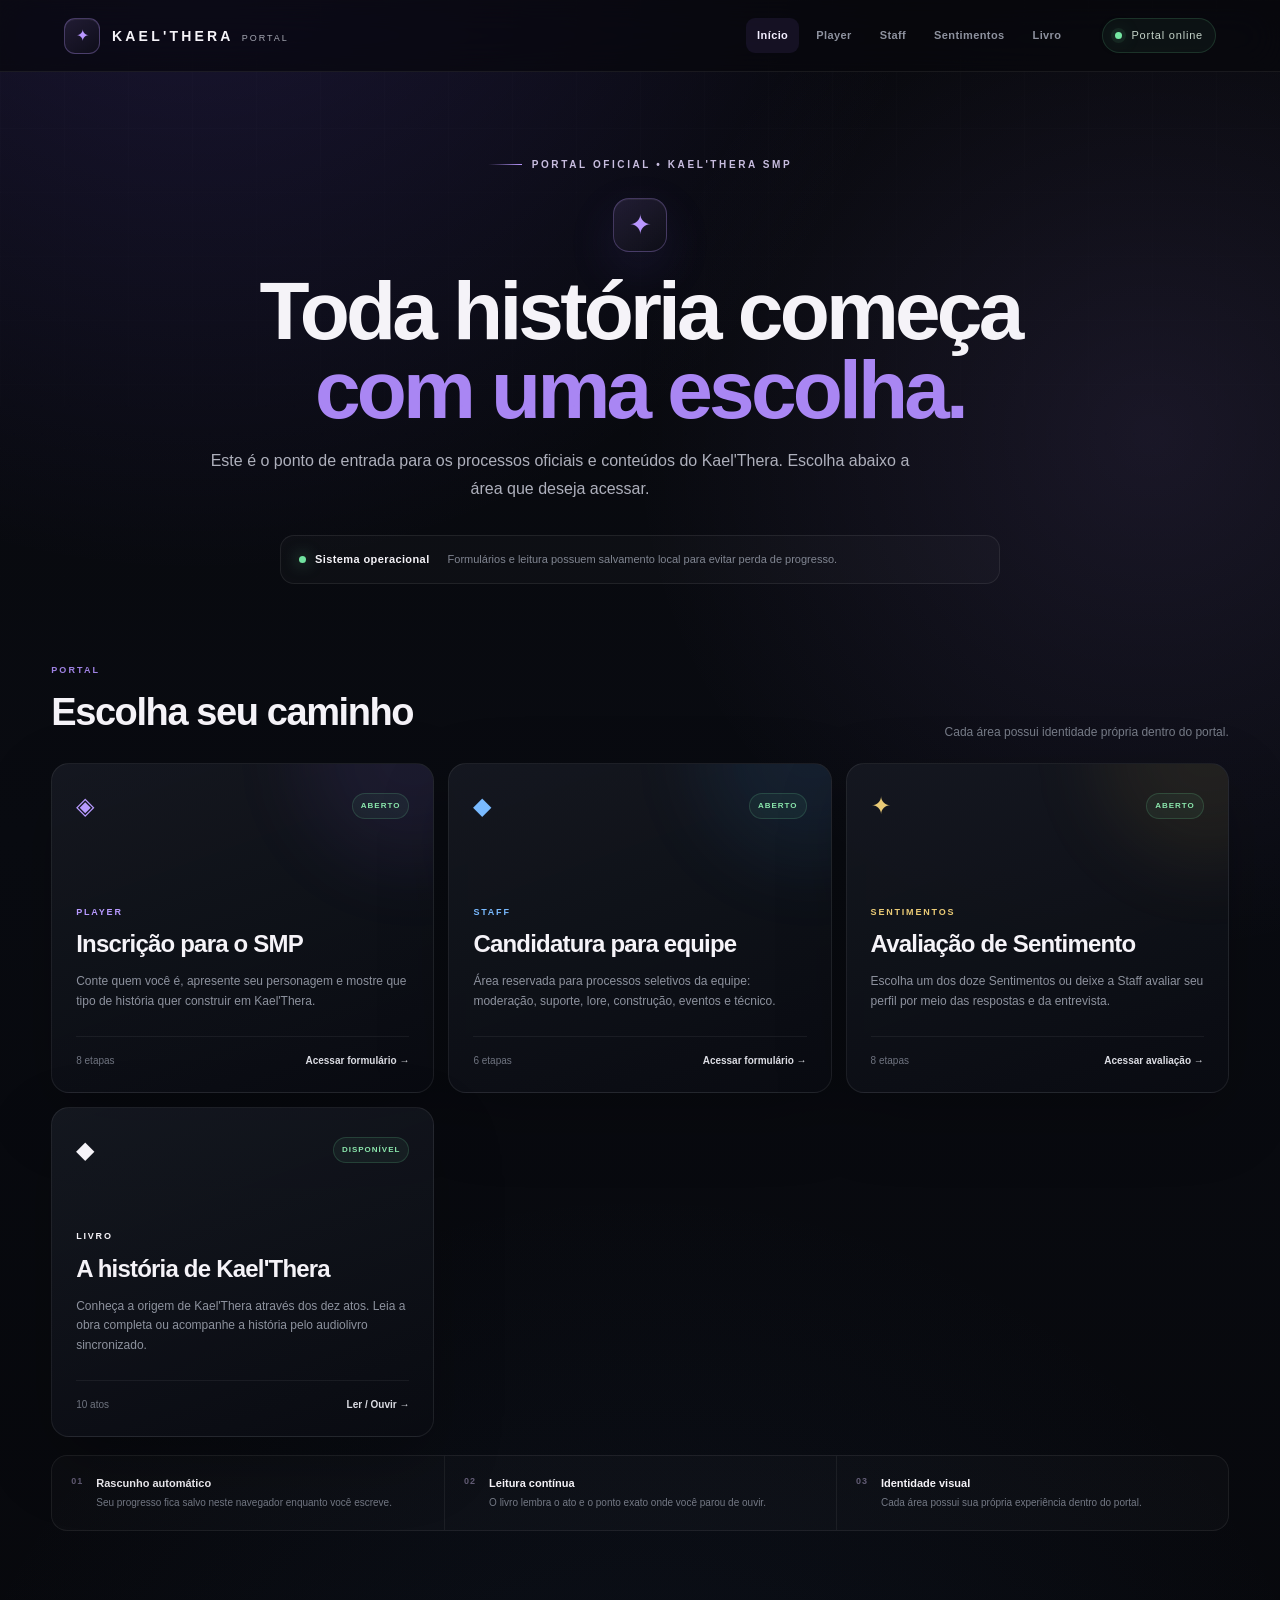
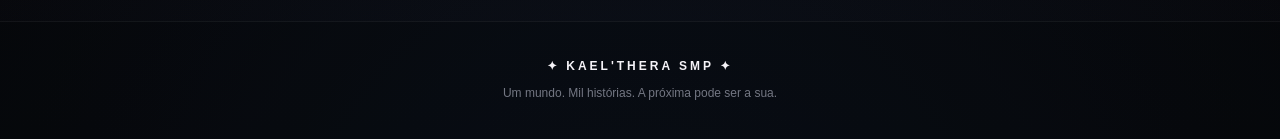
==== commit e2ef6f42: "Update index.html" ====
--- a/index.html
+++ b/index.html
@@ -6,6 +6,7 @@
     <meta name="theme-color" content="#08090d">
     <title>Kael'Thera SMP — Portal</title>
     <link rel="stylesheet" href="style.css">
+    <link rel="icon" type="image/png" href="favicon.png">
 </head>
 <body id="top" class="portal-page">
 <div class="background"></div>
@@ -24,6 +25,7 @@
         <a href="player.html">Player</a>
         <a href="staff.html">Staff</a>
         <a href="sentimentos.html">Sentimentos</a>
+        <a href="livro.html">Livro</a>
     </nav>
 
     <div class="header-meta">
@@ -40,8 +42,8 @@
         <h1>Toda história começa <span>com uma escolha.</span></h1>
 
         <p class="hero-description">
-            Este é o ponto de entrada para os processos oficiais do Kael'Thera.
-            Escolha abaixo o tipo de formulário que deseja acessar.
+            Este é o ponto de entrada para os processos oficiais e conteúdos do Kael'Thera.
+            Escolha abaixo a área que deseja acessar.
         </p>
 
         <div class="portal-status">
@@ -49,14 +51,14 @@
                 <span class="status-dot"></span>
                 <strong>Sistema operacional</strong>
             </div>
-            <p>Os formulários salvam rascunhos localmente para evitar perda de progresso.</p>
+            <p>Formulários e leitura possuem salvamento local para evitar perda de progresso.</p>
         </div>
     </section>
 
     <section class="portal-section">
         <div class="section-heading">
             <div>
-                <span class="eyebrow">FORMULÁRIOS</span>
+                <span class="eyebrow">PORTAL</span>
                 <h2>Escolha seu caminho</h2>
             </div>
             <p>Cada área possui identidade própria dentro do portal.</p>
@@ -113,6 +115,23 @@
                     <strong>Acessar avaliação →</strong>
                 </div>
             </a>
+
+            <a class="portal-card portal-card-book" href="livro.html">
+                <div class="portal-card-glow"></div>
+                <div class="portal-card-top">
+                    <span class="portal-card-icon">◆</span>
+                    <span class="portal-card-badge is-open">DISPONÍVEL</span>
+                </div>
+                <div class="portal-card-body">
+                    <span class="portal-card-type">LIVRO</span>
+                    <h3>A história de Kael'Thera</h3>
+                    <p>Conheça a origem de Kael'Thera através dos dez atos. Leia a obra completa ou acompanhe a história pelo audiolivro sincronizado.</p>
+                </div>
+                <div class="portal-card-footer">
+                    <span>10 atos</span>
+                    <strong>Ler / Ouvir →</strong>
+                </div>
+            </a>
         </div>
     </section>
 
@@ -123,11 +142,11 @@
         </article>
         <article>
             <span>02</span>
-            <div><strong>Validação por etapa</strong><p>O formulário só avança quando os campos obrigatórios estão completos.</p></div>
+            <div><strong>Leitura contínua</strong><p>O livro lembra o ato e o ponto exato onde você parou de ouvir.</p></div>
         </article>
         <article>
             <span>03</span>
-            <div><strong>Identidade visual</strong><p>Player, Staff e Sentimentos possuem cores próprias no portal.</p></div>
+            <div><strong>Identidade visual</strong><p>Cada área possui sua própria experiência dentro do portal.</p></div>
         </article>
     </section>
 </main>
